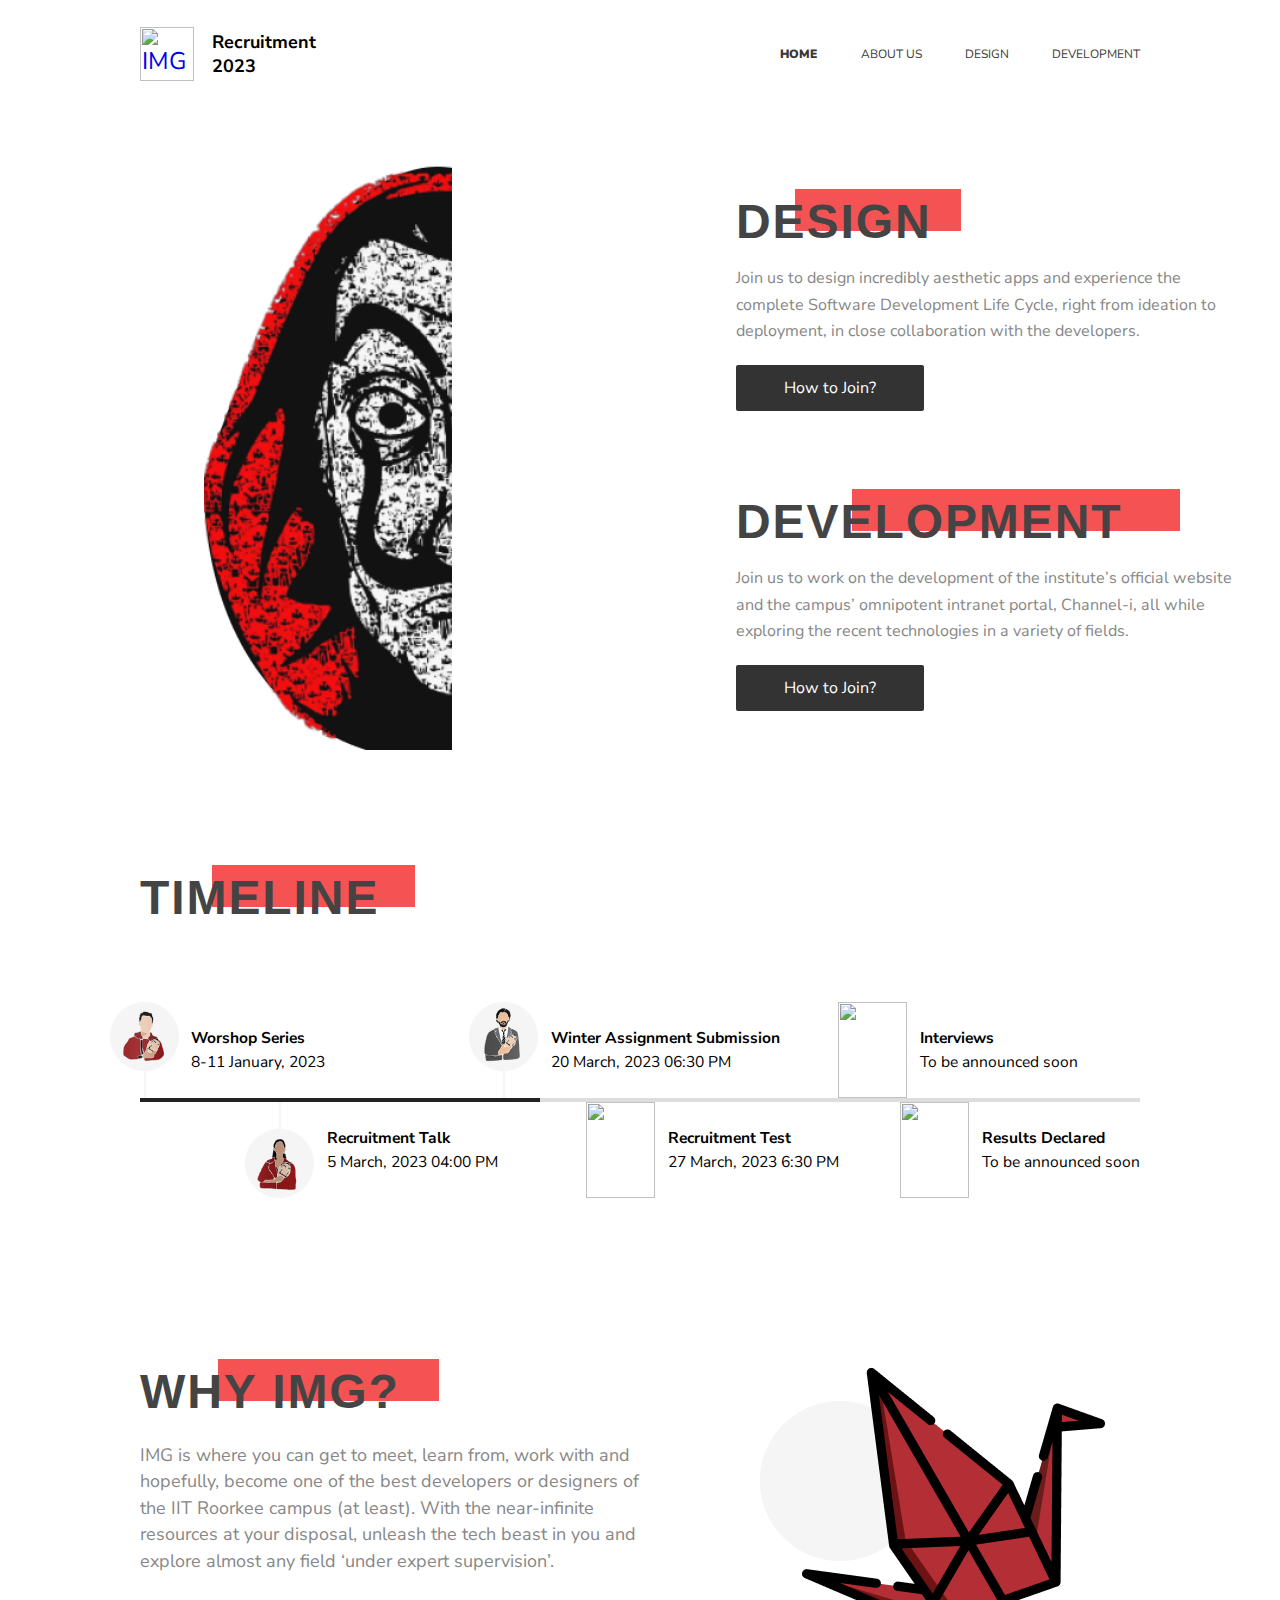
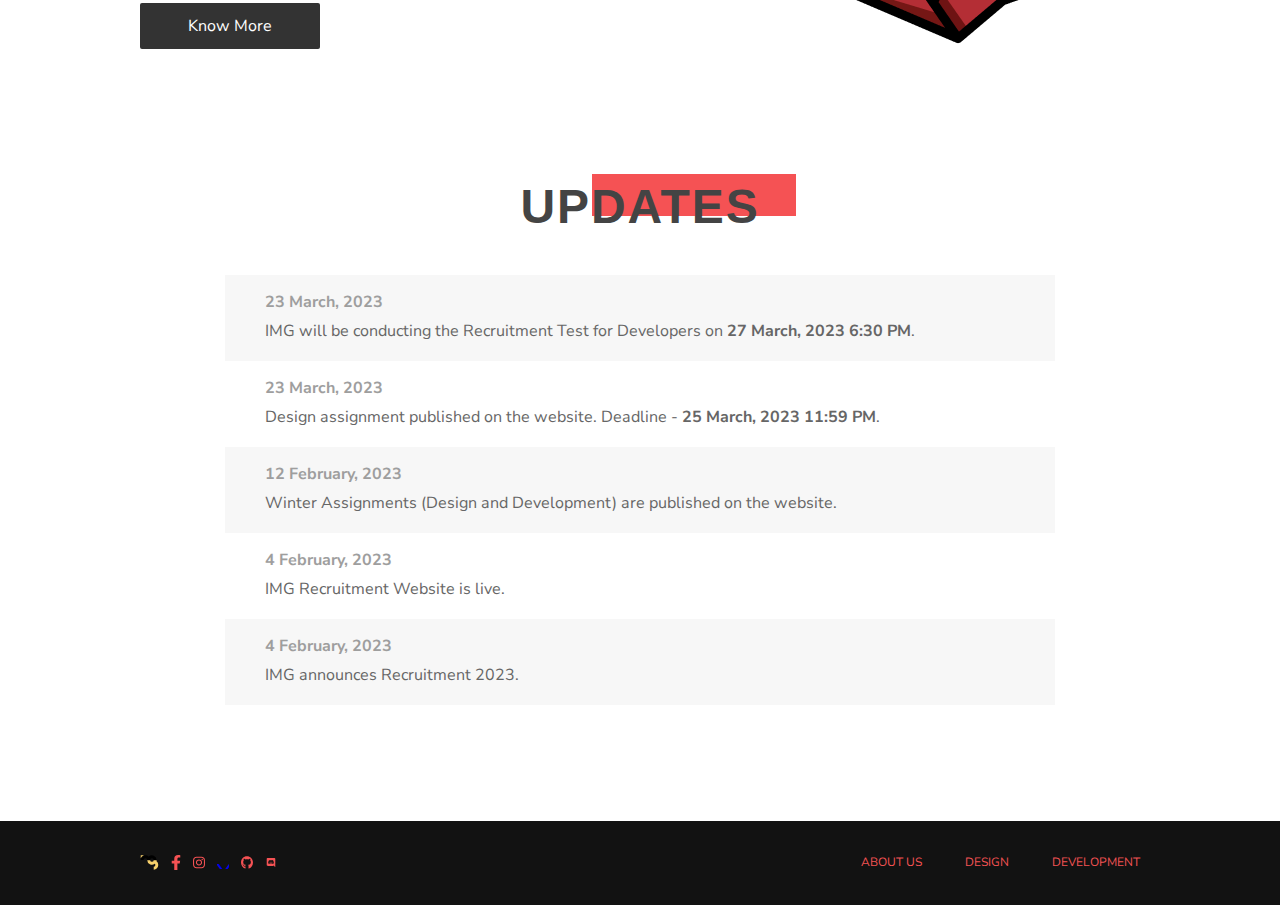
==== index.html @ 8ecba2a6 "Add design assignment" ====
<html>
  <head>
    <meta charset="utf-8" />
    <meta name="viewport" content="width=device-width, initial-scale=1.0" />
    <meta http-equiv="X-UA-Compatible" content="IE=edge" />

    <!--Meta tags for social sites, because we know how to use them-->
    <!-- Themes -->
    <!-- Chrome, Firefox OS and Opera -->
    <meta name="theme-color" content="#293B52" />
    <!-- Windows Phone -->
    <meta name="msapplication-navbutton-color" content="#293B52" />
    <!-- iOS Safari -->
    <meta name="apple-mobile-web-app-status-bar-style" content="#293B52" />

    <!-- Facebook -->
    <meta property="og:title" content="IMG Recruitment 2023" />
    <meta property="og:type" content="Recruitment" />
    <meta
      property="og:image"
      content="https://hello.channeli.in/assets/meta_thumbnail.png"
    />
    <meta property="og:url" content="https://hello.channeli.in" />
    <meta
      property="og:description"
      content="IMG announces recruitment 2023. We are looking for talented devlopers and 
    designers who have a desire to learn and grow. Read more about the recruitment process, assignments and our 
    beloved culture on this website."
    />

    <!-- Google  -->
    <meta
      name="description"
      content="IMG announces recruitment 2023. We are looking for talented devlopers and 
    designers who have a desire to learn and grow. Read more about the recruitment process, assignments and our 
    beloved culture on this website."
    />
    <meta name="author" content="Information Management Group" />
    <meta
      name="keywords"
      content="IMG, Recruitment, Web, Development, Design, Designer, Experience, UX, UI, 
    Github, Dribbe, iit, iitr, Roorkee, Portfolio, Website, Code, Learn, Grow"
    />

    <!-- Twitter -->
    <meta name="twitter:card" content="summary_large_image" />
    <meta
      name="twitter:image"
      content="https://hello.channeli.in/assets/meta_thumbnail.png"
    />
    <meta name="twitter:title" content="IMG Recruitment 2023" />
    <meta name="twitter:url" content="https://hello.channeli.in" />
    <meta
      name="twitter:description"
      content="IMG announces recruitment 2023. We are looking for talented devlopers and 
    designers who have a desire to learn and grow. Read more about the recruitment process, assignments and our 
    beloved culture on this website."
    />
    <title>
      IMG Recruitment 2023
    </title>
    <link rel="icon" href="/assets/favicon.ico" type="image/ico" />
    <meta name="viewport" content="width=device-width, initial-scale=1" />

    <!--Imports-->
    <!--Google Fonts-->
    <link
      href="https://fonts.googleapis.com/css?family=Nunito+Sans:400,700,900|Playfair+Display:700&display=swap"
      rel="stylesheet"
    />

    <!-- Jquery -->
    <script src="https://ajax.googleapis.com/ajax/libs/jquery/3.3.1/jquery.min.js"></script>

    <!--Stylesheets-->
    <link href="/css/base.css" type="text/css" rel="stylesheet" />
    <link href="/css/base_hamburger.css" type="text/css" rel="stylesheet" />
    <link href="/css/base_mobile.css" type="text/css" rel="stylesheet" />
    <link href="/css/fix_header.css" type="text/css" rel="stylesheet" />
    <link href="/css/index.css" type="text/css" rel="stylesheet" />
    <link href="/css/index_mobile.css" type="text/css" rel="stylesheet" />
    <link href="/css/timeline.css" type="text/css" rel="stylesheet" />
    <link href="/css/timeline_mobile.css" type="text/css" rel="stylesheet" />

    <!--Javascript-->
    <script type="text/javascript" src="/js/notifications.js"></script>
    <script type="text/javascript" src="/js/base_hamburger.js"></script>
    <script type="text/javascript" src="/js/fix_header.js"></script>
    <script type="text/javascript" src="/js/toggle_overlay.js"></script>

    <!--Development mode, live reload-->
    <!-- <script type="text/javascript" src="http://livejs.com/live.js"></script> -->

    <!--Analytics-->
    <!-- Global site tag (gtag.js) - Google Analytics -->
    <script
      async
      src="https://www.googletagmanager.com/gtag/js?id=UA-91324551-3"
    ></script>
    <script>
      window.dataLayer = window.dataLayer || []
      function gtag () {
        dataLayer.push(arguments)
      }
      gtag('js', new Date())

      gtag('config', 'UA-91324551-3')
      ;(function (i, s, o, g, r, a, m) {
        i['GoogleAnalyticsObject'] = r
        ;(i[r] =
          i[r] ||
          function () {
            ;(i[r].q = i[r].q || []).push(arguments)
          }),
          (i[r].l = 1 * new Date())
        ;(a = s.createElement(o)), (m = s.getElementsByTagName(o)[0])
        a.async = 1
        a.src = g
        m.parentNode.insertBefore(a, m)
      })(
        window,
        document,
        'script',
        '//www.google-analytics.com/analytics.js',
        'ga'
      )
      ga('create', 'UA-91324551-3', 'auto')
    </script>
  </head>

  <body>
    <nav class="site-navbar initial" id="site-navbar">
      <div class="site-container">
        <div class="site-navbar-wrapper">
          <div>
            <a href="/" class="site-home-link">
              <img src="/assets/imglogo.png" class="site-logo" alt="IMG logo" />
              <div class="site-logo-text">
                Recruitment
                <br />
                2023
              </div>
            </a>
          </div>
          <div class="navlinks-horizontal">
            <a href="/" class="navlink" selected="True">
              HOME
            </a>
            <a href="/about_us" class="navlink">
              ABOUT US
            </a>
            <a href="/design" class="navlink">
              DESIGN
            </a>
            <a href="/development" class="navlink">
              DEVELOPMENT
            </a>
          </div>
          <div class="navlinks-mobile">
            <input
              type="checkbox"
              class="openSidebarMenu"
              id="openSidebarMenu"
              onclick="addOverlay()"
            />
            <label for="openSidebarMenu" class="sidebarIconToggle">
              <div class="spinner diagonal part-1"></div>
              <div class="spinner horizontal"></div>
              <div class="spinner diagonal part-2"></div>
            </label>
            <div id="sidebarMenu">
              <ul class="sidebarMenuInner">
                <li>
                  <a href="/" class="navlink" selected="True">
                    <div>
                      HOME
                    </div>
                  </a>
                </li>
                <li>
                  <a href="/about_us" class="navlink">
                    <div>
                      ABOUT US
                    </div>
                  </a>
                </li>
                <li>
                  <a href="/design" class="navlink">
                    <div>
                      DESIGN
                    </div>
                  </a>
                </li>
                <li>
                  <a href="/development" class="navlink">
                    <div>
                      DEVELOPMENT
                    </div>
                  </a>
                </li>
              </ul>
            </div>
          </div>
        </div>
      </div>
    </nav>
    <div id="overlay" onclick="hideOverlay()"></div>
    <main class="home">
      <section class = "coloured-container">
        <div class="site-container">
          <div class="main-container">
            <div class="illustration-container"></div>
            <div class="design-information-container">
              <h1 class="main-page-heading">
                <div class="heading-background-box"></div>
                <div class="heading-text">DESIGN</div>
              </h1>
              <div class="heading-information">
                Join us to design incredibly aesthetic apps and experience the
                complete Software Development Life Cycle, right from ideation to
                deployment, in close collaboration with the developers.
              </div>
              <a href="/design/">
                <button
                  class="site-cta-button"
                  onclick="ga('send', 'event', 'Inner Redirect', 'change page design', 'Redirect to Design');"
                >
                  How to Join?
                </button>
              </a>
            </div>
            <div class="development-information-container">
              <h1 class="main-page-heading">
                <div class="heading-background-box"></div>
                <div class="heading-text">DEVELOPMENT</div>
              </h1>
              <div class="heading-information">
                Join us to work on the development of the institute’s official
                website and the campus’ omnipotent intranet portal, Channel-i,
                all while exploring the recent technologies in a variety of
                fields.
              </div>
              <a href="/development/">
                <button
                  class="site-cta-button"
                  onclick="ga('send', 'event', 'Inner Redirect', 'change page development', 'Redirect to Development');"
                >
                  How to Join?
                </button>
              </a>
            </div>
          </div>
        </div>
      </section>
      <section class="timeline-container">
        <div class="site-container">
          <h1 class="main-page-heading timeline-heading">
            <div class="heading-background-box"></div>
            <div class="heading-text">TIMELINE</div>
          </h1>
          <div class="timeline-desktop">
            <div class="upper-events">
              <div class="upper-event" event="0">
                <div class="event-illustration">
                  <img src="/assets/event_icons/1_done.png" />
                </div>
                <div class="event-description">
                  <div class="event-heading">
                    Worshop Series
                  </div>
                  <div class="event-date">
                    8-11 January, 2023
                  </div>
                </div>
              </div>
              <div class="upper-event" event="2">
                <div class="event-illustration">
                  <img src="/assets/event_icons/3_done.png" />
                </div>
                <div class="event-description">
                  <div class="event-heading">
                    Winter Assignment Submission
                  </div>
                  <div class="event-date">
                    20 March, 2023 06:30 PM
                  </div>
                </div>
              </div>
              <div class="upper-event" event="4">
                <div class="event-illustration">
                  <img src="/assets/event_icons/5.png" />
                </div>
                <div class="event-description">
                  <div class="event-heading">
                    Interviews
                  </div>
                  <div class="event-date">
                    To be announced soon
                  </div>
                </div>
              </div>
            </div>
            <div class="middle-line">
              <div class="compeleted"></div>
              <div class="left"></div>
            </div>
            <div class="lower-events">
              <div class="lower-event" event="1">
                <div class="event-illustration">
                  <img src="/assets/event_icons/2_done.png" />
                </div>
                <div class="event-description">
                  <div class="event-heading">
                    Recruitment Talk
                  </div>
                  <div class="event-date">
                    5 March, 2023 04:00 PM
                  </div>
                </div>
              </div>
              <div class="lower-event" event="3">
                <div class="event-illustration">
                  <img src="/assets/event_icons/4.png" />
                </div>
                <div class="event-description">
                  <div class="event-heading">
                    Recruitment Test
                  </div>
                  <div class="event-date">
                    27 March, 2023 6:30 PM
                  </div>
                </div>
              </div>
              <div class="lower-event" event="5">
                <div class="event-illustration">
                  <img src="/assets/event_icons/6.png" />
                </div>
                <div class="event-description">
                  <div class="event-heading">
                    Results Declared
                  </div>
                  <div class="event-date">
                    To be announced soon
                  </div>
                </div>
              </div>
            </div>
          </div>
          <div class="timeline-mobile">
            <div>
              <div class="event-description-mobile">
                <div class="event-heading-mobile">
                  Workshop Series
                </div>
                <div class="event-date-mobile">
                  8-11 January, 2023
                </div>
              </div>
            </div>
            <div class="event-complete"></div>
            <div>
              <div class="event-description-mobile">
                <div class="event-heading-mobile">
                  Recruitment Talk
                </div>
                <div class="event-date-mobile">
                  5 March, 2023 04:00 PM
                </div>
              </div>
            </div>
            <div class="event-complete"></div>
            <div>
              <div class="event-description-mobile">
                <div class="event-heading-mobile">
                  Winter Assignment Submission
                </div>
                <div class="event-date-mobile">
                  20 March, 2023 06:30 PM
                </div>
              </div>
            </div>
            
            <div class="event-ongoing"></div>
            <div>
              <div class="event-description-mobile">
                <div class="event-heading-mobile">
                  Recruitment Test
                </div>
                <div class="event-date-mobile">
                  27 March, 2023 6:30 PM
                </div>
              </div>
            </div>
            <div class="event-connect"></div>
            <div>
              <div class="event-description-mobile">
                <div class="event-heading-mobile">
                  Interviews
                </div>
                <div class="event-date-mobile">
                  To be announced soon
                </div>
              </div>
            </div>
            <div class="event-connect"></div>
            <div>
              <div class="event-description-mobile">
                <div class="event-heading-mobile">
                  Results declared
                </div>
                <div class="event-date-mobile">
                  To be announced
                </div>
              </div>
            </div>
          </div>
        </div>
      </section>
      <section class="why-img-section">
        <div class="site-container">
          <div class="why-img-wrapper">
            <div class="why-img-content">
              <h1 class="main-page-heading">
                <div class="heading-background-box"></div>
                <div class="heading-text">WHY IMG?</div>
              </h1>

              <div class="why-img-text">
                IMG is where you can get to meet, learn from, work with and
                hopefully, become one of the best developers or designers of the
                IIT Roorkee campus (at least). With the near-infinite resources
                at your disposal, unleash the tech beast in you and explore
                almost any field ‘under expert supervision’.
              </div>
              <a href="./about_us/">
                <button
                  class="site-cta-button"
                  onclick="ga('send', 'event', 'Inner Redirect', 'change page about us', 'Redirect to About us');"
                >
                  Know More
                </button>
              </a>
            </div>
            <div class="why-img-illustration"></div>
          </div>
        </div>
      </section>
      <section class="updates-section">
        <div class="site-container">
          <div class="updates-wrapper">
            <h1 class="main-page-heading">
              <div class="heading-background-box"></div>
              <div class="heading-text">UPDATES</div>
            </h1>
          </div>
          <div class="updates">
            <!-- <div class="update-item">
              <div class="update-content">
                <div class="update-time">14 March, 2022</div>
                <div class="update-text">IMG will be conducting its Recruitment Talk on <strong>14 March, 2022 6:00 PM</strong> on <a href="https://youtu.be/wTx28Ke-_c4" target="_blank">Youtube</a>.</div>
              </div>
            </div>
            <div class="update-item">
              <div class="update-content">
                <div class="update-time">16 January, 2022</div>
                <div class="update-text">IMG conducts Oauth workshop. Join <a href="https://youtu.be/goaVZx2PcFg" class="text-link"> Youtube Livestream </a> from 5-7 PM.</div>
              </div>
            </div>
            <div class="update-item">
              <div class="update-content">
                <div class="update-time">15 January, 2022</div>
                <div class="update-text">IMG conducts design workshop. Join <a href="https://youtu.be/MtBL-4dPc6c" class="text-link"> Youtube Livestream </a> from 5-7 PM.</div>
              </div>
            </div>
            <div class="update-item">
              <div class="update-content">
                <div class="update-time">14 January, 2022</div>
                <div class="update-text">IMG conducts workshop on javascript. Join <a href="https://youtu.be/y5TXGy-2CiQ" class="text-link"> Youtube Livestream </a> from 5-7 PM.</div>
              </div>
            </div> -->
            <div class="update-item">
              <div class="update-content">
                <div class="update-time">23 March, 2023</div>
                <div class="update-text">
                  <p>IMG will be conducting the Recruitment Test for Developers on <strong>27 March, 2023 6:30 PM</strong>.</p>
                  <!-- <p>Register <a href="https://channeli.in/forminator/forms/32/fill" target="_blank">here</a> for the test.</p> -->
                </div>
              </div>
            </div>
            <div class="update-item">
              <div class="update-content">
                <div class="update-time">23 March, 2023</div>
                <div class="update-text">
                  <p>Design assignment published on the website. Deadline - <strong>25 March, 2023 11:59 PM</strong>.</p>
                  
                </div>
              </div>
            </div>
            <div class="update-item">
              <div class="update-content">
                <div class="update-time">12 February, 2023</div>
                <div class="update-text">
                  Winter Assignments (Design and Development) are published on the
                  website.
                </div>
              </div>
            </div>
            <div class="update-item">
              <div class="update-content">
                <div class="update-time">4 February, 2023</div>
                <div class="update-text">
                  IMG Recruitment Website is live.
                </div>
              </div>
            </div>
            <div class="update-item">
              <div class="update-content">
                <div class="update-time">4 February, 2023</div>
                <div class="update-text">IMG announces Recruitment 2023.</div>
              </div>
            </div>
            <!-- <div class="update-item">
              <div class="update-content">
                <div class="update-time">18 March, 2022</div>
                <div class="update-text">IMG will be conducting its Recruitment Talk on <strong>18 March, 2022 6:00 PM</strong> on <a href="https://www.youtube.com/watch?v=MJfoq2LWOVA" target="_blank">Youtube</a>.</div>
              </div>
            </div>
            <div class="update-item">
              <div class="update-content">
                <div class="update-time">22 March, 2022</div>
                <div class="update-text">Winter Assignments Deadline</div>
              </div>
            </div>
            <div class="update-item">
              <div class="update-content">
                <div class="update-time">22 March, 2022</div>
                <div class="update-text">
                  <p>IMG will be conducting the Recruitment Test for Developers on <strong>22 March, 2022 6:00 PM</strong>.</p>
                  <p>Register <a href="https://forms.channeli.in/formi/formData/form/60" target="_blank">here</a> for the test.</p>
                </div>
              </div>
            </div>
            <div class="update-item">
              <div class="update-content">
                <div class="update-time">24 March, 2022</div>
                <div class="update-text">IMG announces Design Assignment for 2022</div>
              </div>
            </div>
            <div class="update-item">
              <div class="update-content">
                <div class="update-time">30 March, 2022</div>
                <div class="update-text">IMG announces results of Recruitment for 2022</div>
              </div>
            </div> -->
          </div>
        </div>
      </section>
    </main>
    <footer class="site-footer">
      <div class="site-container">
        <div class="site-footer-wrapper">
          <div class="sociallinks">
            <a
              href="https://img.channeli.in/"
              class="sociallink"
              target="_blank"
              onclick="ga('send', 'social', 'IMG Website', 'visit', 'https://img.channeli.in/');"
            >
              <img src="/assets/social_icons/website.svg" alt="website-icon" />
            </a>
            <a
              href="https://www.facebook.com/IMGIITRoorkee/"
              class="sociallink"
              target="_blank"
              onclick="ga('send', 'social', 'Facebook', 'visit', 'https://www.facebook.com/IMGIITRoorkee/');"
            >
              <img src="/assets/social_icons/fb.svg" alt="facebook-icon" />
            </a>
            <a
              href="https://www.instagram.com/img_iitr/"
              class="sociallink"
              target="_blank"
              onclick="ga('send', 'social', 'Instagram', 'visit', 'https://www.instagram.com/img_iitr/');"
            >
              <img
                src="/assets/social_icons/instagram.svg"
                alt="instagram-icon"
              />
            </a>
            <a
              href="https://www.youtube.com/user/IMGIITR"
              class="sociallink"
              target="_blank"
              onclick="ga('send', 'social', 'Instagram', 'visit', 'https://www.youtube.com/user/IMGIITR');"
            >
              <img
                src="/assets/social_icons/youtube.svg"
                alt="youtube-icon"
              />
            </a>
            <a
              href="https://github.com/IMGIITRoorkee"
              class="sociallink"
              target="_blank"
              onclick="ga('send', 'social', 'GitHub', 'visit', 'https://github.com/IMGIITRoorkee');"
            >
              <img src="/assets/social_icons/github.svg" alt="github-icon" />
            </a>
            <a
              href="https://discord.gg/YJHYn9EuqH"
              class="sociallink"
              target="_blank"
              onclick="ga('send', 'social', 'Discord', 'visit', 'https://discord.gg/YJHYn9EuqH');"
            >
              <img src="/assets/social_icons/discord.svg" alt="discord-icon" />
            </a>
          </div>
          <div class="navlinks-horizontal">
            <a href="/about_us" class="navlink">
              ABOUT US
            </a>
            <a href="/design" class="navlink">
              DESIGN
            </a>
            <a href="/development" class="navlink">
              DEVELOPMENT
            </a>
          </div>
        </div>
      </div>
    </footer>
  </body>
</html>
---- css/base.css ----
* {
    margin: 0;
    padding: 0;
}


/* Default CSS */
:root {
    font-size: 24px;
    font-family: Nunito Sans;
    font-style: normal;
    font-weight: normal;
}

body {
    display: flex;
    flex-direction: column;
    height: 100%;
    width: 100%;
}

main {
    flex-grow: 1;
    flex-shrink: 0;
}

nav {
    height: 1em;
    min-height: 4.5em;
    padding: auto 0;
}

.site-container {
    max-width: 1000px;
    margin: 0 auto;
}

.site-container-about {
    max-width: 800px;
    margin: 0 auto;
}

.site-navbar-wrapper {
    height: 100%;
    display: flex;
    align-items: center;
    justify-content: space-between;
}

.site-home-link {
    display: flex;
    flex-direction: row;
    text-decoration: none;
    align-items: center;
    user-select: none;
}

.site-logo {
    display: inline-block;
    width: 2.25em;
}

.site-logo-text {
    font-weight: bold;
    font-size: 0.75em;
    line-height: 1rem;
    margin-left: 1em;
    color: #000000;
}

.navlinks-horizontal {
    display: grid;
    grid-column-gap: 1.8em;
    grid-auto-flow: column;
}

.navlink {
    font-size: 0.5em;
    line-height: 0.67rem;
    color: #3B3736;
    text-decoration: none;
    text-transform: uppercase;
    user-select: none;
}

.navlink[selected='True'] {
    font-weight: 900;
}

.navlink:hover {
    transition-duration: 0.3s;
}

#overlay {
    position: fixed;
    top: 0;
    width: 100%;
    height: 100%;
    background-color: rgba(0, 0, 0, 0.5);
    z-index: 3;
    display: none;
}

.site-cta-button {
    font-family: Nunito Sans;
    font-weight: normal;
    background: #333333;
    color: #ffffff;
    border: none;
    padding: 0.5rem 2rem;
    cursor: pointer;
    font-size: 0.67rem;
    user-select: none;    
    border-radius: 2px;
}

.site-cta-button:hover {
    transition: 0.25s;
}

.site-cta-button:active {
    border: none;
}

.site-ghost-button {
    border: 1px solid #293B52;
    background: none;
    color: #293B52;
    padding: 0.5rem 2rem;
    cursor: pointer;
    font-size: 0.67rem;
    user-select: none;
}

.site-ghost-button:hover {
    box-shadow: 0px 4px 8px rgba(0, 0, 0, 0.5);
    transition: 0.25s;
}

.site-ghost-button:active {
    border: none;
}

footer {
    height: 1em;
    min-height: 3.5em;
    background: #121212;
}

.site-footer-wrapper {
    height: 100%;
    display: flex;
    align-items: center;
    justify-content: space-between;
}

.site-footer-wrapper .navlink {
    color: #F55254;
}

.sociallinks {
    display: grid;
    grid-column-gap: 0.5em;
    grid-auto-flow: column;
}

.sociallink {
    text-decoration: none;
    text-transform: uppercase;
    display: flex;
    flex-direction: column;
    justify-content: center;
}

.sociallink img {
    width: 0.5em;
}

.sociallink img[src="/assets/social_icons/fb.svg"] {
    width: 0.4em;
}

.sociallink img[src="/assets/social_icons/website.svg"] {
    width: 0.8em;
}

/* Pages related CSS */

.page-heading-background {
    height: 7.5em;
    background: #e7e7e7;
    background: url('/assets/banner.png');
    background-size: cover;
    background-repeat: no-repeat;
    background-position: center;
    display: flex;
    align-items: center;
    justify-content: center;
}

.page-heading {
    position: relative;
    display: inline-block;
    font-family: 'Open Sans', sans-serif;
    font-size: 2em;
    color: #3B3736;
    user-select: none;
}

.heading-background-box {
    background: #F55254;
    position: absolute;
    width: 85%;
    height: 65%;
    left: 30%;
    bottom: 35%;
    z-index: 1;
}

.heading-text {
    position: relative;
    z-index: 2;
}

.page-title {
    position: relative;
    display: inline-block;
    font-family: 'Open Sans', sans-serif;
    font-size: 48px;
    line-height: 65px;
    letter-spacing: 0.04em;
    color: #444444;
    user-select: none;
}

.page-subtitle {
    font-family: Nunito Sans;
    font-weight: normal;
    font-size: .75em;
    line-height: 1.375rem;
    color: #878787;
    user-select: none;
    margin-top:2px;
}

.process-description-box {
    background: #F7F7F7;
    padding: 1.25em 2em;
    margin-bottom: 2em;
}

.process-description-content {
    
}

.process-description-heading {
    font-family: Nunito Sans;
    font-weight: 700;
    font-size: 1em;
    line-height: 1.4rem;
    color: #000000;
    align-self: center;
}

.process-description-text {
    font-family: Nunito Sans;
    margin-top: 1.55em;
    font-weight: normal;
    font-size: 0.67em;
    line-height: 1.1rem;
    color: #666666;
}

.process-choice{
    display: grid;
}

.process-choice-action-link {
    text-decoration: none;
    color: inherit;
}

.process-choice-actions-text {
    text-decoration: none;
    position:relative;
    top:2px
}

.process-description-box:nth-child(1) {
    margin-top: 1.4em;
}

.process-choices-description {
    padding: 2em 2em;
}

.process-choices-description .process-description-header {
    display: flex;
    justify-content: space-between;
}

.process-choices-description .process-choices {
    display: grid;
    grid-auto-flow: column;
}

.process-choices-description .process-choices .process-choice:nth-child(1) {
    margin-right: 1.25em;
}

.process-choices-description .process-choices .process-choice:nth-child(3) {
    margin-left: 1.25em;
}

.process-choices-description .process-choice-heading {
    font-family: Nunito Sans;
    font-style: normal;
    font-weight: bold;
    font-size: .83em;
    line-height: 1.4rem;
    color: #000000;
    margin-top: 1.25em;
}

.process-choices-description .process-choice-text {
    font-family: Nunito Sans;
    font-style: normal;
    font-weight: normal;
    font-size: 0.67em;
    line-height: 0.96rem;
    color: #666666;
    margin-top: 0.7em;
    margin-bottom: 1.4em;
}

.process-choices-description .process-choice-or {
    font-family: Nunito Sans;
    font-style: normal;
    font-weight: bold;
    font-size: 0.75em;
    line-height: 1rem;
    text-align: center;
    color: #CCCCCC;
    display: flex;
    flex-direction: column;
    align-items: center;
    user-select: none;
}

.process-choices-description .process-choice-or span {
    padding: 1.55em 0;
}

.process-choices-description .process-choice-or div {
    flex-grow: 1;
    width: 1px;
    background: #A4A4A4;
}

.process-choices-description .process-choice-actions {
    font-family: Nunito Sans;
    font-style: normal;
    font-weight: bold;
    font-size: 0.67em;
    line-height: 1rem;
    color: #000000;
    margin-top: 1em;
}

.download-icon {
    width: 1em;
    vertical-align: middle;
    margin-right: .60em;
}
---- css/base_hamburger.css ----
.mainInner{
    display: table;
    height: 100%;
    width: 100%;
    text-align: center;
}
.mainInner div{
    display:table-cell;
    vertical-align: middle;
    font-size: 3em;
    font-weight: bold;
    letter-spacing: 1.25px;
}
#sidebarMenu {
    height: 100%;
    position: fixed;
    right: 0;
    width: 250px;
    margin-top: 53px;
    transform: translateX(250px);
    transition: transform 250ms ease-in-out;
    background: #000;
    z-index: 4;
}
.sidebarMenuInner{
    margin:0;
    padding:0;
    border-top: 1px solid rgba(255, 255, 255, 0.10);
}
.sidebarMenuInner li{
    list-style: none;
    color: #fff;
    text-transform: uppercase;
    font-weight: bold;
    padding: 5px 20px;
    cursor: pointer;
    border-bottom: 1px solid rgba(255, 255, 255, 0.10);
}
.sidebarMenuInner li span{
    display: block;
    font-size: 14px;
    color: rgba(255, 255, 255, 0.50);
}
.sidebarMenuInner li a{
    color: #fff;
    text-transform: uppercase;
    font-size: 16px;
    cursor: pointer;
    text-decoration: none;
}
input[type="checkbox"]:checked ~ #sidebarMenu {
    transform: translateX(0);
}

input[type=checkbox] {
    transition: all 0.3s;
    box-sizing: border-box;
    display: none;
}
.sidebarIconToggle {
    transition: all 0.3s;
    box-sizing: border-box;
    cursor: pointer;
    position: absolute;
    z-index: 99;
    height: 100%;
    width: 100%;
    right: 15px;
    height: 22px;
    width: 22px;
    margin-top: -6px;
}
.spinner {
    transition: all 0.3s;
    box-sizing: border-box;
    position: absolute;
    height: 3px;
    width: 100%;
    background-color: #000;
}
.horizontal {
    transition: all 0.3s;
    box-sizing: border-box;
    position: relative;
    float: left;
    margin-top: 3px;
}
.diagonal.part-1 {
    position: relative;
    transition: all 0.3s;
    box-sizing: border-box;
    float: left;
    margin-top: 0px;
}
.diagonal.part-2 {
    transition: all 0.3s;
    box-sizing: border-box;
    position: relative;
    float: left;
    margin-top: 3px;
}
input[type=checkbox]:checked ~ .sidebarIconToggle > .horizontal {
    transition: all 0.3s;
    box-sizing: border-box;
    opacity: 0;
}
input[type=checkbox]:checked ~ .sidebarIconToggle > .diagonal.part-1 {
    transition: all 0.3s;
    box-sizing: border-box;
    transform: rotate(135deg);
    margin-top: 8px;
}
input[type=checkbox]:checked ~ .sidebarIconToggle > .diagonal.part-2 {
    transition: all 0.3s;
    box-sizing: border-box;
    transform: rotate(-135deg);
    margin-top: -9px;
}

@media screen and (max-width: 600px) {
    .navlinks-horizontal {
        display: none;
    }
    .navlinks-mobile {
        display: grid;
    }
}

@media screen and (min-width: 601px) {
    .navlinks-horizontal {
        display: grid;
    }
    .navlinks-mobile {
        display: none;
    }
}
---- css/base_mobile.css ----
@media screen and (max-width: 1024px) {
    .site-container {
    margin:0px 18px;
}
    .site-container-about {
    margin:0px 18px;
}
}

@media screen and (max-width: 600px) {
    .navlinks {
        display: none;
    }
    .site-footer-wrapper {
        justify-content: space-around;
    }
    .sociallink img {
        width: 0.75em;
    }
    .sociallink img[src="/assets/social_icons/fb.svg"] {
        width: 0.5em;
    }
    .sociallink img[src="/assets/social_icons/website.svg"] {
        width: 1em;
    }
    .page-heading-background {
        background: url('/assets/banner_mobile.png');
        background-size: cover;
        background-repeat: no-repeat;
        background-position: center;
    }
}
---- css/fix_header.css ----
.sticky {
    position: fixed;
    top: 0;
    width: 100%;
    border-color:1px #e7e7e7;
    background-color: #fff;
    box-shadow: 0 2px 5px 0 rgba(0,0,0,0.16),0 2px 10px 0 rgba(0,0,0,0.12)!important;
    padding: 0px;
    height: 1em;
    min-height: 3.25em;
    z-index: 8;
}
---- css/index.css ----
.home {
    margin-top: 1.75em;
}

.main-container {
    display: grid;
    grid-template-columns: 50% 50%;
    grid-template-areas: 
    'illustration design'
    'illustration development';
    min-height: 25em;
    grid-column-gap: 4em;
}

.illustration-container {
    grid-area: illustration;
}

.design-information-container {
    grid-area: design;
    align-self: center;
}

.development-information-container {
    grid-area: development;
    align-self: center;
}

.illustration-container {
    max-width: 75%;
    background: url('/assets/main_illustration.png');
    background-size: contain;
    background-repeat: no-repeat;
    background-position: center;
}

.main-page-heading {
    position: relative;
    display: inline-block;
    font-family: 'Open Sans', sans-serif;
    font-style: bold;
    font-weight: 600;
    font-size: 48px;
    line-height: 65px;
    letter-spacing: 0.04em;
    color: #444444;
    user-select: none;
}

.heading-background-box {
    background: #F55254;
    position: absolute;
    width: 85%;
    height: 65%;
    left: 30%;
    bottom: 35%;
    z-index: 1;
}

.heading-text {
    position: relative;
    z-index: 2;
}

.heading-information {
    font-family: Nunito Sans;
    font-weight: normal;
    font-size: 0.67em;
    line-height: 1.1rem;
    color: #878787;
    margin-top: 0.7em;
    margin-bottom: 1.25em;
}

.timeline-heading {
    margin-bottom: 1.5em;
}

.timeline-container {
    margin-top: 4.8em;
}

.why-img-section {
    margin-top: 6.5em;
}

.why-img-wrapper {
    display: grid;
    grid-template-columns: 50% 50%;
    grid-auto-flow: column;
    grid-column-gap: 1.7em;
}

.why-img-content {
    align-self: center;
}

.why-img-text {
    font-family: Nunito Sans;
    font-weight: normal;
    font-size: 0.75em;
    line-height: 1.1rem;
    color: #878787;
    margin-top: 1em;
    margin-bottom: 1.625em;
}

.why-img-illustration {
    height: 100%;
    min-height: 12.5em;
    background: url("/assets/why_img_illustration.png");
    background-size: contain;
    background-repeat: no-repeat;
    background-position: center;
}

.updates-section {
    margin-top: 5em;
}

.updates-wrapper {
    text-align: center;
}

.updates {
    margin-top: 1.5em;
    margin-bottom: 4.8em;
}

.update-item {
    width: 75%;
    padding: 0.75em 1.67em;
    margin: 0 auto;
}

.update-item:nth-child(odd) {
    background: #f7f7f7;
}

.update-item:nth-child(even) {
    background: #ffffff;
}

.update-time {
    font-family: Nunito Sans;
    font-weight: bold;
    font-size: 0.67em;
    line-height: 0.75rem;
    color: #9e9e9e;

}

.update-text {
    font-family: Nunito Sans;
    font-weight: normal;
    font-size: 0.67em;
    line-height: 1rem;
    color: #666666;
    margin-top: 0.5em;
}
---- css/index_mobile.css ----
@media screen and (max-width: 1208px) {
    .illustration-container, .why-img-illustration {
        display: none;
    }
    .main-container {
        display: flex;
        flex-direction: column;
        justify-content: center;
        width: 80%;
        margin: 0 auto;
    }
    .design-information-container {
        margin-bottom: 1em;
    }
    .why-img-wrapper {
        display: flex;
        flex-direction: column;
        justify-content: center;
        width: 80%;
        margin: 0 auto;
    }
    .timeline-container {
        display: flex;
        flex-direction: column;
        justify-content: center;
        width: 80%;
        margin: 0 auto;
    }
    .updates-section {
        display: flex;
        flex-direction: column;
        justify-content: center;
        width: 80%;
        margin-left: auto;
        margin-right: auto;
    }
    .updates-wrapper {
        text-align: left;
    }
    .update-item {
        width: 80%;
    }
}
---- css/timeline.css ----
.middle-line {
  display: flex;
  width: 100%;
  height: 4px;
}

.middle-line .compeleted {
  width: 40%;
  background: #222222;
}

.middle-line .left {
  background: #dddddd;
  flex-grow: 1;
}

.upper-events {
  display: grid;
  grid-template-columns: 1.8fr 1.8fr 1.8fr;
}

.upper-event {
  display: flex;
  align-items: center;
}

.lower-events {
  display: grid;
  grid-template-columns: 1.5fr 1.5fr 1.5fr;
  margin-left: 4em;
}

.lower-event {
  display: flex;
  align-items: center;
}

.lower-event[event='1'] {
  display: flex;
  justify-content: center;
}

.upper-event[event='2'] {
  display: flex;
  justify-content: center;
}

.lower-event[event='3'] {
  display: flex;
  justify-content: flex-end;
}

.upper-event[event='4'] {
  display: flex;
  justify-content: center;
}

.lower-event[event='5'] {
  display: flex;
  justify-content: flex-end;
}

.event-illustration {
  align-self: flex-end;
  position: relative;
}

.event-illustration img {
  position: relative;
  left: calc(-50% + 4px);
  width: 2.875em;
  height: 4em;
}

.event-description {
  margin-left: -0.75em; /*According to the size of icons provided*/
}

.event-heading {
  font-family: Nunito Sans;
  font-weight: bold;
  font-size: 0.65rem;
  line-height: 1rem;
  color: #000000;
}

.event-date {
  font-family: Nunito Sans;
  font-weight: normal;
  font-size: 0.65rem;
  line-height: 1rem;
  color: #000000;
}
---- css/timeline_mobile.css ----
.timeline-mobile{
    display: none;
    text-align: center;
    margin: 0 auto;
}

.event-heading-mobile {
    font-family: Nunito Sans;
    font-weight: bold;
    font-size: 0.65rem;
    line-height: 1rem;
    color: #000000;
    text-align: center;
}

.event-date-mobile {
    font-family: Nunito Sans;
    font-weight: normal;
    font-size: 0.65rem;
    line-height: 1rem;
    color: #000000;
    text-align: center;
}

.event-connect {
    height: 80px;
    width:5px;
    background-color: #DDDDDD;
    display:block;
    margin: 0 auto;

}
.event-ongoing {
    height:80px;
    width:5px;
    background: rgb(248,209,108);
    background: linear-gradient(180deg, rgba(248,209,108,1) 0%, rgba(248,209,108,1) 60%, rgba(221,221,221,1) 60%, rgba(221,221,221,1) 100%);
    display:block;
    margin: 0 auto;
}
.event-complete {
    height: 80px;
    width:5px;
    background-color: #F8D16C;
    display:block;
    margin: 0 auto;
}

@media screen and (max-width: 1221px) {
    .timeline-desktop{
        display: none;
}
    .timeline-mobile{
        display:block;
    }
    .timeline-heading {
        margin-bottom: 1em;
    }
}
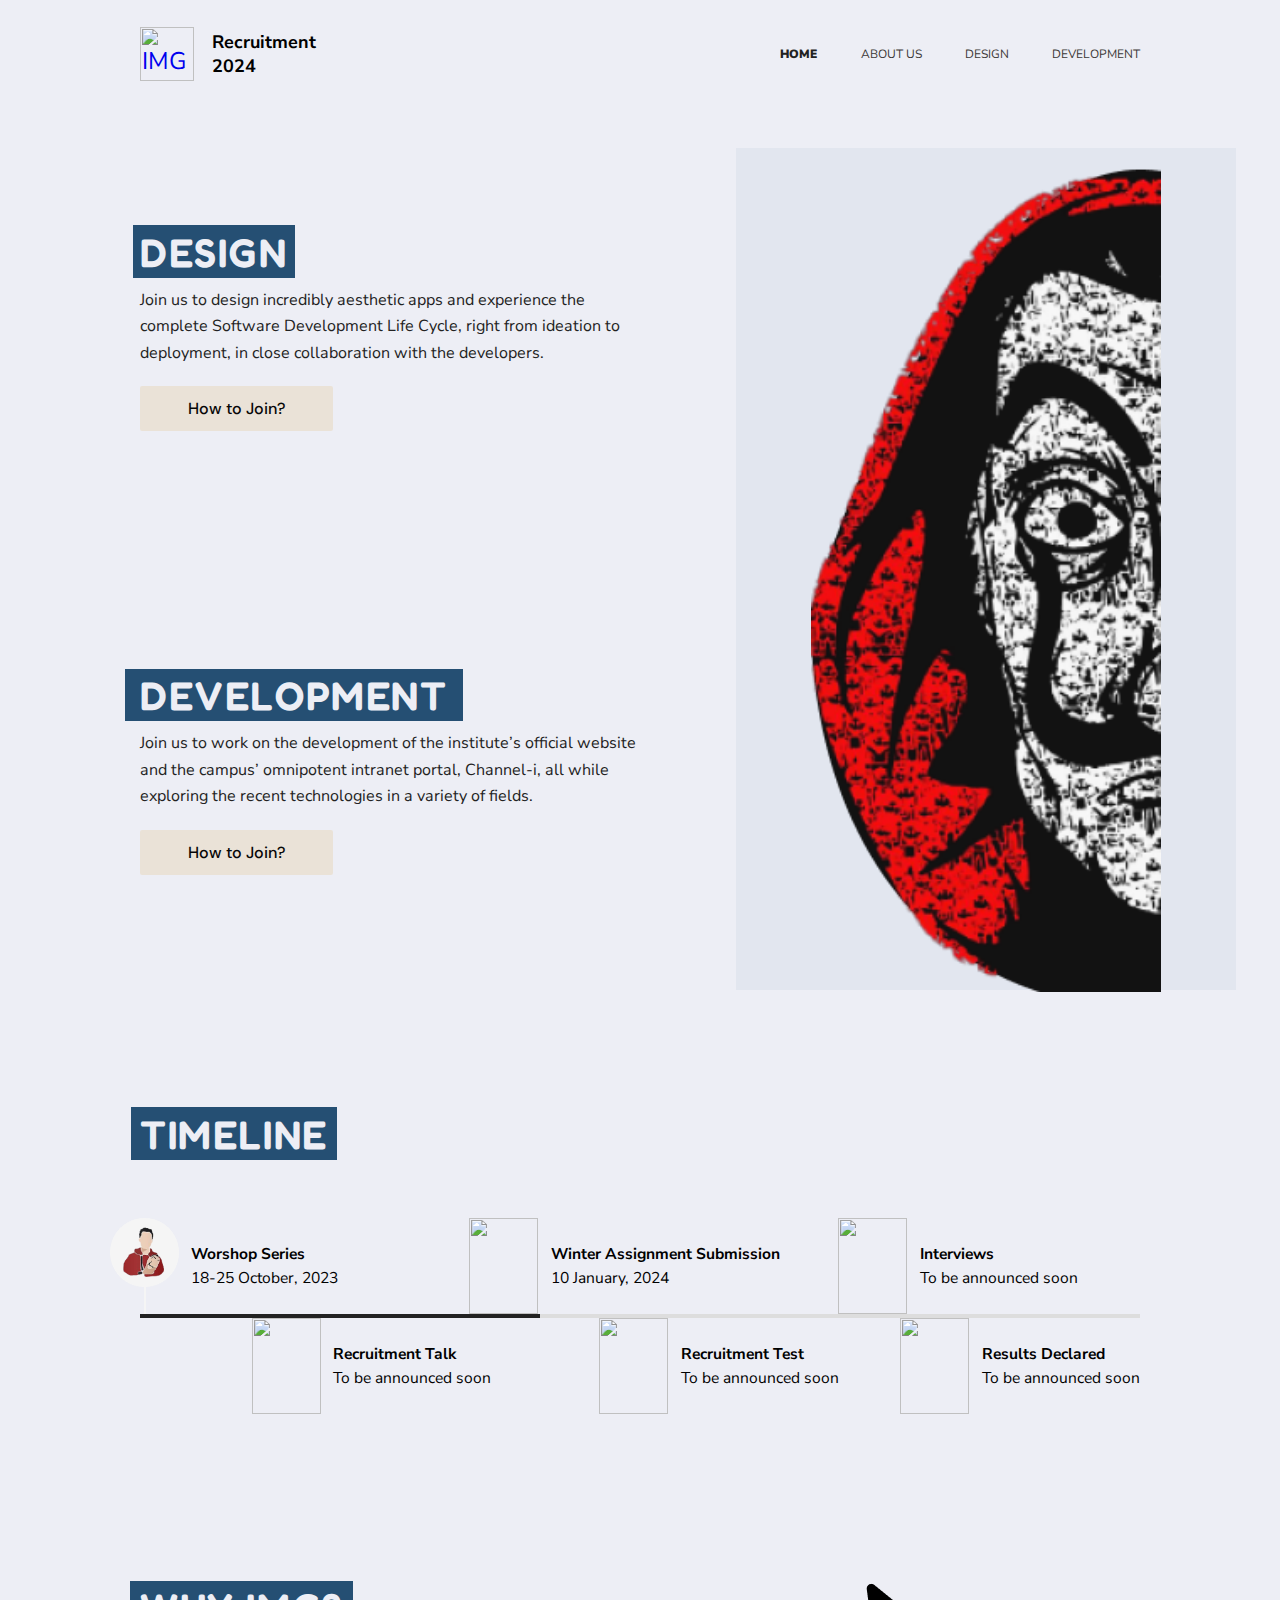
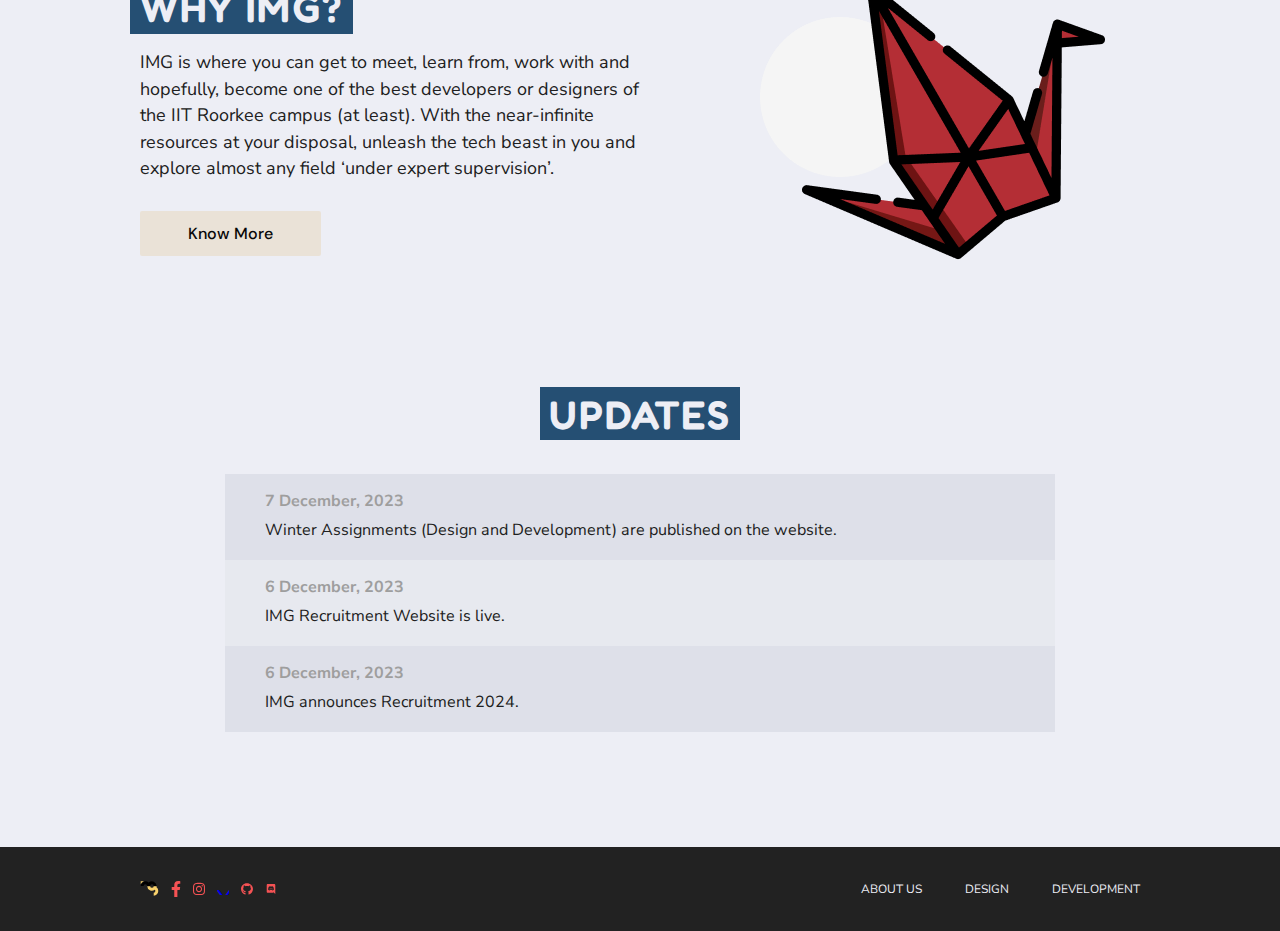
==== commit eac7b278: "Update theme for 2024" ====
--- a/index.html
+++ b/index.html
@@ -14,7 +14,7 @@
     <meta name="apple-mobile-web-app-status-bar-style" content="#293B52" />
 
     <!-- Facebook -->
-    <meta property="og:title" content="IMG Recruitment 2023" />
+    <meta property="og:title" content="IMG Recruitment 2024" />
     <meta property="og:type" content="Recruitment" />
     <meta
       property="og:image"
@@ -23,7 +23,7 @@
     <meta property="og:url" content="https://hello.channeli.in" />
     <meta
       property="og:description"
-      content="IMG announces recruitment 2023. We are looking for talented devlopers and 
+      content="IMG announces recruitment 2024. We are looking for talented devlopers and 
     designers who have a desire to learn and grow. Read more about the recruitment process, assignments and our 
     beloved culture on this website."
     />
@@ -31,7 +31,7 @@
     <!-- Google  -->
     <meta
       name="description"
-      content="IMG announces recruitment 2023. We are looking for talented devlopers and 
+      content="IMG announces recruitment 2024. We are looking for talented devlopers and 
     designers who have a desire to learn and grow. Read more about the recruitment process, assignments and our 
     beloved culture on this website."
     />
@@ -48,16 +48,16 @@
       name="twitter:image"
       content="https://hello.channeli.in/assets/meta_thumbnail.png"
     />
-    <meta name="twitter:title" content="IMG Recruitment 2023" />
+    <meta name="twitter:title" content="IMG Recruitment 2024" />
     <meta name="twitter:url" content="https://hello.channeli.in" />
     <meta
       name="twitter:description"
-      content="IMG announces recruitment 2023. We are looking for talented devlopers and 
+      content="IMG announces recruitment 2024. We are looking for talented devlopers and 
     designers who have a desire to learn and grow. Read more about the recruitment process, assignments and our 
     beloved culture on this website."
     />
     <title>
-      IMG Recruitment 2023
+      IMG Recruitment 2024
     </title>
     <link rel="icon" href="/assets/favicon.ico" type="image/ico" />
     <meta name="viewport" content="width=device-width, initial-scale=1" />
@@ -138,7 +138,7 @@
               <div class="site-logo-text">
                 Recruitment
                 <br />
-                2023
+                2024
               </div>
             </a>
           </div>
@@ -209,7 +209,12 @@
       <section class = "coloured-container">
         <div class="site-container">
           <div class="main-container">
-            <div class="illustration-container"></div>
+            <div class="illustration-container">
+              <img 
+              class="illustration-container-image"
+              src="/assets/main_illustration.png"
+              />
+            </div>
             <div class="design-information-container">
               <h1 class="main-page-heading">
                 <div class="heading-background-box"></div>
@@ -269,20 +274,20 @@
                     Worshop Series
                   </div>
                   <div class="event-date">
-                    8-11 January, 2023
+                    18-25 October, 2023
                   </div>
                 </div>
               </div>
               <div class="upper-event" event="2">
                 <div class="event-illustration">
-                  <img src="/assets/event_icons/3_done.png" />
+                  <img src="/assets/event_icons/3.png" />
                 </div>
                 <div class="event-description">
                   <div class="event-heading">
                     Winter Assignment Submission
                   </div>
                   <div class="event-date">
-                    20 March, 2023 06:30 PM
+                    10 January, 2024
                   </div>
                 </div>
               </div>
@@ -307,14 +312,14 @@
             <div class="lower-events">
               <div class="lower-event" event="1">
                 <div class="event-illustration">
-                  <img src="/assets/event_icons/2_done.png" />
+                  <img src="/assets/event_icons/2.png" />
                 </div>
                 <div class="event-description">
                   <div class="event-heading">
                     Recruitment Talk
                   </div>
                   <div class="event-date">
-                    5 March, 2023 04:00 PM
+                    To be announced soon
                   </div>
                 </div>
               </div>
@@ -327,7 +332,7 @@
                     Recruitment Test
                   </div>
                   <div class="event-date">
-                    27 March, 2023 6:30 PM
+                    To be announced soon
                   </div>
                 </div>
               </div>
@@ -353,41 +358,43 @@
                   Workshop Series
                 </div>
                 <div class="event-date-mobile">
-                  8-11 January, 2023
-                </div>
-              </div>
-            </div>
-            <div class="event-complete"></div>
+                  18-25 October, 2023
+                </div>
+              </div>
+            </div>
+            <!-- <div class="event-complete"></div> -->
+            <div class="event-ongoing"></div>
             <div>
               <div class="event-description-mobile">
                 <div class="event-heading-mobile">
                   Recruitment Talk
                 </div>
                 <div class="event-date-mobile">
-                  5 March, 2023 04:00 PM
-                </div>
-              </div>
-            </div>
-            <div class="event-complete"></div>
+                  To be announced soon
+                </div>
+              </div>
+            </div>
+            <!-- <div class="event-complete"></div> -->
+            <div class="event-connect"></div>
             <div>
               <div class="event-description-mobile">
                 <div class="event-heading-mobile">
                   Winter Assignment Submission
                 </div>
                 <div class="event-date-mobile">
-                  20 March, 2023 06:30 PM
-                </div>
-              </div>
-            </div>
-            
-            <div class="event-ongoing"></div>
+                  To be announced soon
+                </div>
+              </div>
+            </div>
+            <!-- <div class="event-ongoing"></div> -->
+            <div class="event-connect"></div>
             <div>
               <div class="event-description-mobile">
                 <div class="event-heading-mobile">
                   Recruitment Test
                 </div>
                 <div class="event-date-mobile">
-                  27 March, 2023 6:30 PM
+                  To be announced soon
                 </div>
               </div>
             </div>
@@ -409,7 +416,7 @@
                   Results declared
                 </div>
                 <div class="event-date-mobile">
-                  To be announced
+                  To be announced soon
                 </div>
               </div>
             </div>
@@ -478,27 +485,27 @@
                 <div class="update-text">IMG conducts workshop on javascript. Join <a href="https://youtu.be/y5TXGy-2CiQ" class="text-link"> Youtube Livestream </a> from 5-7 PM.</div>
               </div>
             </div> -->
-            <div class="update-item">
-              <div class="update-content">
-                <div class="update-time">23 March, 2023</div>
+            <!-- <div class="update-item">
+              <div class="update-content">
+                <div class="update-time">23 March, 2024</div>
                 <div class="update-text">
-                  <p>IMG will be conducting the Recruitment Test for Developers on <strong>27 March, 2023 6:30 PM</strong>.</p>
-                  <!-- <p>Register <a href="https://channeli.in/forminator/forms/32/fill" target="_blank">here</a> for the test.</p> -->
-                </div>
-              </div>
-            </div>
-            <div class="update-item">
-              <div class="update-content">
-                <div class="update-time">23 March, 2023</div>
+                  <p>IMG will be conducting the Recruitment Test for Developers on <strong>27 March, 2024 6:30 PM</strong> (for 1st year students only).</p>
+                  <p>Register <a href="https://channeli.in/forminator/forms/32/fill" target="_blank">here</a> for the test.</p>
+                </div>
+              </div>
+            </div>
+            <div class="update-item">
+              <div class="update-content">
+                <div class="update-time">23 March, 2024</div>
                 <div class="update-text">
-                  <p>Design assignment published on the website. Deadline - <strong>25 March, 2023 11:59 PM</strong>.</p>
+                  <p>Design assignment published on the website. Deadline - <strong>25 March, 2024 11:59 PM</strong>.</p>
                   
                 </div>
               </div>
-            </div>
-            <div class="update-item">
-              <div class="update-content">
-                <div class="update-time">12 February, 2023</div>
+            </div> -->
+            <div class="update-item">
+              <div class="update-content">
+                <div class="update-time">7 December, 2023</div>
                 <div class="update-text">
                   Winter Assignments (Design and Development) are published on the
                   website.
@@ -507,7 +514,7 @@
             </div>
             <div class="update-item">
               <div class="update-content">
-                <div class="update-time">4 February, 2023</div>
+                <div class="update-time">6 December, 2023</div>
                 <div class="update-text">
                   IMG Recruitment Website is live.
                 </div>
@@ -515,8 +522,8 @@
             </div>
             <div class="update-item">
               <div class="update-content">
-                <div class="update-time">4 February, 2023</div>
-                <div class="update-text">IMG announces Recruitment 2023.</div>
+                <div class="update-time">6 December, 2023</div>
+                <div class="update-text">IMG announces Recruitment 2024.</div>
               </div>
             </div>
             <!-- <div class="update-item">
--- a/css/base.css
+++ b/css/base.css
@@ -1,374 +1,426 @@
 * {
-    margin: 0;
-    padding: 0;
-}
-
+  margin: 0;
+  padding: 0;
+}
 
 /* Default CSS */
 :root {
-    font-size: 24px;
-    font-family: Nunito Sans;
-    font-style: normal;
-    font-weight: normal;
+  font-size: 24px;
+  font-family: Nunito Sans;
+  font-style: normal;
+  font-weight: normal;
 }
 
 body {
-    display: flex;
-    flex-direction: column;
-    height: 100%;
-    width: 100%;
+  display: flex;
+  flex-direction: column;
+  height: 100%;
+  background-color: #EDEEF5;
+  width: 100%;
 }
 
 main {
-    flex-grow: 1;
-    flex-shrink: 0;
+  flex-grow: 1;
+  flex-shrink: 0;
 }
 
 nav {
-    height: 1em;
-    min-height: 4.5em;
-    padding: auto 0;
+  height: 1em;
+  min-height: 4.5em;
+  padding: auto 0;
+  background-color: #EDEEF5 !important;
+  
 }
 
 .site-container {
-    max-width: 1000px;
-    margin: 0 auto;
+  max-width: 1000px;
+  margin: 0 auto;
+  
 }
 
 .site-container-about {
-    max-width: 800px;
-    margin: 0 auto;
+  max-width: 800px;
+  margin: 0 auto;
 }
 
 .site-navbar-wrapper {
-    height: 100%;
-    display: flex;
-    align-items: center;
-    justify-content: space-between;
+  height: 100%;
+  display: flex;
+  align-items: center;
+  justify-content: space-between;
+  
 }
 
 .site-home-link {
-    display: flex;
-    flex-direction: row;
-    text-decoration: none;
-    align-items: center;
-    user-select: none;
+  display: flex;
+  flex-direction: row;
+  text-decoration: none;
+  align-items: center;
+  user-select: none;
 }
 
 .site-logo {
-    display: inline-block;
-    width: 2.25em;
+  display: inline-block;
+  width: 2.25em;
 }
 
 .site-logo-text {
-    font-weight: bold;
-    font-size: 0.75em;
-    line-height: 1rem;
-    margin-left: 1em;
-    color: #000000;
+  font-weight: bold;
+  font-size: 0.75em;
+  line-height: 1rem;
+  margin-left: 1em;
+  color: #000000;
 }
 
 .navlinks-horizontal {
-    display: grid;
-    grid-column-gap: 1.8em;
-    grid-auto-flow: column;
+  display: grid;
+  grid-column-gap: 1.8em;
+  grid-auto-flow: column;
 }
 
 .navlink {
-    font-size: 0.5em;
-    line-height: 0.67rem;
-    color: #3B3736;
-    text-decoration: none;
-    text-transform: uppercase;
-    user-select: none;
-}
-
-.navlink[selected='True'] {
-    font-weight: 900;
+  font-size: 0.5em;
+  line-height: 0.67rem;
+  color: #3b3736;
+  text-decoration: none;
+  text-transform: uppercase;
+  user-select: none;
+}
+
+.navlink[selected="True"] {
+  font-weight: 900;
+  color: #222222;
+}
+.navlink[selected="True"]:hover {
+  font-weight: 900;
+  color: #222222;
 }
 
 .navlink:hover {
-    transition-duration: 0.3s;
+  transition-duration: 0.3s;
+  color: #254F73
 }
 
 #overlay {
-    position: fixed;
-    top: 0;
-    width: 100%;
-    height: 100%;
-    background-color: rgba(0, 0, 0, 0.5);
-    z-index: 3;
-    display: none;
+  position: fixed;
+  top: 0;
+  width: 100%;
+  height: 100%;
+  background-color: rgba(0, 0, 0, 0.5);
+  z-index: 3;
+  display: none;
 }
 
 .site-cta-button {
-    font-family: Nunito Sans;
-    font-weight: normal;
-    background: #333333;
-    color: #ffffff;
-    border: none;
-    padding: 0.5rem 2rem;
-    cursor: pointer;
-    font-size: 0.67rem;
-    user-select: none;    
-    border-radius: 2px;
+  font-family: DMSans;
+  font-weight: normal;
+  background: #EAE2D7;
+  color: #070707;
+  border: none;
+  padding: 0.5rem 2rem;
+  cursor: pointer;
+  font-size: 0.67rem;
+  font-weight: 500;
+  user-select: none;
+  border-radius: 2px;
 }
 
 .site-cta-button:hover {
-    transition: 0.25s;
+  transition: 0.25s;
+  background: #EAE2D7;
+box-shadow: 0px 0px 32px rgba(58, 38, 38, 0.2);
+border-radius: 2px;
+color: #254F73;
+
 }
 
 .site-cta-button:active {
-    border: none;
+  border: none;
 }
 
 .site-ghost-button {
-    border: 1px solid #293B52;
-    background: none;
-    color: #293B52;
-    padding: 0.5rem 2rem;
-    cursor: pointer;
-    font-size: 0.67rem;
-    user-select: none;
+  border: 1px solid #293b52;
+  background: none;
+  color: #293b52;
+  padding: 0.5rem 2rem;
+  cursor: pointer;
+  font-size: 0.67rem;
+  user-select: none;
 }
 
 .site-ghost-button:hover {
-    box-shadow: 0px 4px 8px rgba(0, 0, 0, 0.5);
-    transition: 0.25s;
+  box-shadow: 0px 4px 8px rgba(0, 0, 0, 0.5);
+  transition: 0.25s;
 }
 
 .site-ghost-button:active {
-    border: none;
+  border: none;
 }
 
 footer {
-    height: 1em;
-    min-height: 3.5em;
-    background: #121212;
+  height: 1em;
+  min-height: 3.5em;
+  background: #222222;
 }
 
 .site-footer-wrapper {
-    height: 100%;
-    display: flex;
-    align-items: center;
-    justify-content: space-between;
+  height: 100%;
+  display: flex;
+  align-items: center;
+  justify-content: space-between;
 }
 
 .site-footer-wrapper .navlink {
-    color: #F55254;
-}
+  color: #EDEEF5;
+}
+
+
 
 .sociallinks {
-    display: grid;
-    grid-column-gap: 0.5em;
-    grid-auto-flow: column;
+  display: grid;
+  grid-column-gap: 0.5em;
+  grid-auto-flow: column;
 }
 
 .sociallink {
-    text-decoration: none;
-    text-transform: uppercase;
-    display: flex;
-    flex-direction: column;
-    justify-content: center;
-}
-
+  text-decoration: none;
+  text-transform: uppercase;
+  display: flex;
+  flex-direction: column;
+  justify-content: center;
+}
+
+.sociallink:hover{
+  transition-duration: 0.3s;
+  color: #F83048
+}
 .sociallink img {
-    width: 0.5em;
+  width: 0.5em;
 }
 
 .sociallink img[src="/assets/social_icons/fb.svg"] {
-    width: 0.4em;
+  width: 0.4em;
 }
 
 .sociallink img[src="/assets/social_icons/website.svg"] {
-    width: 0.8em;
+  width: 0.8em;
 }
 
 /* Pages related CSS */
 
 .page-heading-background {
-    height: 7.5em;
-    background: #e7e7e7;
-    background: url('/assets/banner.png');
-    background-size: cover;
-    background-repeat: no-repeat;
-    background-position: center;
-    display: flex;
-    align-items: center;
-    justify-content: center;
+  height: 7.5em;
+  background: #EDEEF5;
+  background: url("/assets/banner.png");
+  background-size: cover;
+  background-repeat: no-repeat;
+  background-position: center;
+  display: flex;
+  align-items: center;
+  justify-content: center;
 }
 
 .page-heading {
-    position: relative;
-    display: inline-block;
-    font-family: 'Open Sans', sans-serif;
-    font-size: 2em;
-    color: #3B3736;
-    user-select: none;
+  position: relative;
+  display: inline-block;
+  font-family: "fredoka", sans-serif;
+  font-weight: bold;
+  font-weight: 600;
+  font-size: 40px;
+  line-height: 48px;
+  letter-spacing: 0.04em;
+  color: #EDEEF5;
+  user-select: none;
 }
 
 .heading-background-box {
-    background: #F55254;
-    position: absolute;
-    width: 85%;
-    height: 65%;
-    left: 30%;
-    bottom: 35%;
-    z-index: 1;
+  background: #254F73;
+  position: absolute;
+  width: 110%;
+  height: 110%;
+  left: -5%;
+  bottom: -5%;
+  z-index: 1;
 }
 
 .heading-text {
-    position: relative;
-    z-index: 2;
+  position: relative;
+  z-index: 2;
 }
 
 .page-title {
-    position: relative;
-    display: inline-block;
-    font-family: 'Open Sans', sans-serif;
-    font-size: 48px;
-    line-height: 65px;
-    letter-spacing: 0.04em;
-    color: #444444;
-    user-select: none;
+  position: relative;
+  display: inline-block;
+  font-family: "fredoka", sans-serif;
+  font-weight: bold;
+  font-weight: 600;
+  font-size: 40px;
+  line-height: 48px;
+  letter-spacing: 0.04em;
+  color: #EDEEF5;
+  user-select: none;
 }
 
 .page-subtitle {
-    font-family: Nunito Sans;
-    font-weight: normal;
-    font-size: .75em;
-    line-height: 1.375rem;
-    color: #878787;
-    user-select: none;
-    margin-top:2px;
+  font-family: Nunito Sans;
+  font-weight: normal;
+  font-size: 0.75em;
+  line-height: 1.375rem;
+  color: #878787;
+  user-select: none;
+  margin-top: 2px;
 }
 
 .process-description-box {
-    background: #F7F7F7;
-    padding: 1.25em 2em;
-    margin-bottom: 2em;
+  background: #DEE0E9;
+  padding: 1.25em 2em;
+  margin-bottom: 2em;
 }
 
 .process-description-content {
-    
 }
 
 .process-description-heading {
-    font-family: Nunito Sans;
-    font-weight: 700;
-    font-size: 1em;
-    line-height: 1.4rem;
-    color: #000000;
-    align-self: center;
+  font-family: Nunito Sans;
+  font-weight: 700;
+  font-size: 1em;
+  line-height: 1.4rem;
+  color: #000000;
+  align-self: center;
 }
 
 .process-description-text {
-    font-family: Nunito Sans;
-    margin-top: 1.55em;
-    font-weight: normal;
-    font-size: 0.67em;
-    line-height: 1.1rem;
-    color: #666666;
-}
-
-.process-choice{
-    display: grid;
+  font-family: Nunito Sans;
+  margin-top: 1.55em;
+  font-weight: normal;
+  font-size: 0.67em;
+  line-height: 1.1rem;
+  color: #666666;
+}
+
+.process-choice {
+  display: grid;
 }
 
 .process-choice-action-link {
-    text-decoration: none;
-    color: inherit;
+  text-decoration: none;
+  color: inherit;
 }
 
 .process-choice-actions-text {
-    text-decoration: none;
-    position:relative;
-    top:2px
+  text-decoration: none;
+  position: relative;
+  top: 2px;
 }
 
 .process-description-box:nth-child(1) {
-    margin-top: 1.4em;
+  margin-top: 1.4em;
 }
 
 .process-choices-description {
-    padding: 2em 2em;
+  padding: 2em 2em;
 }
 
 .process-choices-description .process-description-header {
-    display: flex;
-    justify-content: space-between;
+  display: flex;
+  justify-content: space-between;
 }
 
 .process-choices-description .process-choices {
-    display: grid;
-    grid-auto-flow: column;
+  display: grid;
+  grid-auto-flow: column;
 }
 
 .process-choices-description .process-choices .process-choice:nth-child(1) {
-    margin-right: 1.25em;
+  margin-right: 1.25em;
 }
 
 .process-choices-description .process-choices .process-choice:nth-child(3) {
-    margin-left: 1.25em;
+  margin-left: 1.25em;
 }
 
 .process-choices-description .process-choice-heading {
-    font-family: Nunito Sans;
-    font-style: normal;
-    font-weight: bold;
-    font-size: .83em;
-    line-height: 1.4rem;
-    color: #000000;
-    margin-top: 1.25em;
+  font-family: Nunito Sans;
+  font-style: normal;
+  font-weight: bold;
+  font-size: 0.83em;
+  line-height: 1.4rem;
+  color: #000000;
+  margin-top: 1.25em;
 }
 
 .process-choices-description .process-choice-text {
-    font-family: Nunito Sans;
-    font-style: normal;
-    font-weight: normal;
-    font-size: 0.67em;
-    line-height: 0.96rem;
-    color: #666666;
-    margin-top: 0.7em;
-    margin-bottom: 1.4em;
+  font-family: Nunito Sans;
+  font-style: normal;
+  font-weight: normal;
+  font-size: 0.67em;
+  line-height: 0.96rem;
+  color: #666666;
+  margin-top: 0.7em;
+  margin-bottom: 1.4em;
 }
 
 .process-choices-description .process-choice-or {
-    font-family: Nunito Sans;
-    font-style: normal;
-    font-weight: bold;
-    font-size: 0.75em;
-    line-height: 1rem;
-    text-align: center;
-    color: #CCCCCC;
-    display: flex;
-    flex-direction: column;
-    align-items: center;
-    user-select: none;
+  font-family: Nunito Sans;
+  font-style: normal;
+  font-weight: bold;
+  font-size: 0.75em;
+  line-height: 1rem;
+  text-align: center;
+  color: #222222;
+  display: flex;
+  flex-direction: column;
+  align-items: center;
+  user-select: none;
 }
 
 .process-choices-description .process-choice-or span {
-    padding: 1.55em 0;
+  padding: 1.55em 0;
 }
 
 .process-choices-description .process-choice-or div {
-    flex-grow: 1;
-    width: 1px;
-    background: #A4A4A4;
+  flex-grow: 1;
+  width: 1px;
+  background: #a4a4a4;
 }
 
 .process-choices-description .process-choice-actions {
-    font-family: Nunito Sans;
-    font-style: normal;
-    font-weight: bold;
-    font-size: 0.67em;
-    line-height: 1rem;
-    color: #000000;
-    margin-top: 1em;
+  font-family: Nunito Sans;
+  font-style: normal;
+  font-weight: bold;
+  font-size: 0.67em;
+  line-height: 1rem;
+  color: #000000;
+  margin-top: 1em;
 }
 
 .download-icon {
-    width: 1em;
-    vertical-align: middle;
-    margin-right: .60em;
-}+  width: 1em;
+  vertical-align: middle;
+  margin-right: 0.6em;
+}
+
+@media screen and (max-width: 450px) {
+  .page-title {
+    font-size: 1.5rem;
+    line-height: 55px;
+    letter-spacing: 0em;
+  }
+  .page-heading {
+    font-size: 1.5em;
+  }
+}
+
+@font-face {
+
+  font-family: 'fredoka' ;
+  src: url('../assets/Fredoka.ttf') format('truetype');
+
+}
+
+@font-face {
+
+  font-family: 'DMSans' ;
+  src: url('../assets/DMSans.ttf') format('truetype');
+
+}
--- a/css/base_hamburger.css
+++ b/css/base_hamburger.css
@@ -16,10 +16,10 @@
     position: fixed;
     right: 0;
     width: 250px;
-    margin-top: 53px;
+    margin-top: 54px;
     transform: translateX(250px);
     transition: transform 250ms ease-in-out;
-    background: #000;
+    background: #121212;
     z-index: 4;
 }
 .sidebarMenuInner{
@@ -47,6 +47,10 @@
     font-size: 16px;
     cursor: pointer;
     text-decoration: none;
+}
+.sidebarMenuInner li a div{
+    padding-top: 8px;
+    padding-bottom: 4px;
 }
 input[type="checkbox"]:checked ~ #sidebarMenu {
     transform: translateX(0);
@@ -124,6 +128,9 @@
     .navlinks-mobile {
         display: grid;
     }
+    .navlink[selected='True'] {
+        color: #254F73;
+    }
 }
 
 @media screen and (min-width: 601px) {
--- a/css/index.css
+++ b/css/index.css
@@ -1,162 +1,237 @@
-
-
 .home {
-    margin-top: 1.75em;
+  margin-top: 0em;
+  background-color: #EDEEF5;
 }
 
 .main-container {
-    display: grid;
-    grid-template-columns: 50% 50%;
-    grid-template-areas: 
-    'illustration design'
-    'illustration development';
-    min-height: 25em;
-    grid-column-gap: 4em;
+  display: grid;
+  grid-template-columns: 50% 50%;
+  grid-template-areas:
+    "design illustration"
+    "development illustration";
+  min-height: 25em;
+  grid-column-gap: 4em;
 }
 
 .illustration-container {
-    grid-area: illustration;
+  grid-area: illustration;
 }
 
 .design-information-container {
-    grid-area: design;
-    align-self: center;
+  grid-area: design;
+  align-self: center;
 }
 
 .development-information-container {
-    grid-area: development;
-    align-self: center;
+  grid-area: development;
+  align-self: center;
+}
+
+.coloured-container {
+  background-color: #EDEEF5;
 }
 
 .illustration-container {
-    max-width: 75%;
-    background: url('/assets/main_illustration.png');
-    background-size: contain;
-    background-repeat: no-repeat;
-    background-position: center;
+  max-width: 100%;
+  background-size: contain;
+  background-repeat: no-repeat;
+  background-position: center;
+  background-color: #E2E6EF;
+  height: 95%;
+  margin-top: 8%;
+  padding: 0 15%;
+  display: flex;
+  justify-content: center;
+  align-items: center;
+}
+
+.illustration-container-image {
+  width: 120%;
+  height: auto;
 }
 
 .main-page-heading {
-    position: relative;
-    display: inline-block;
-    font-family: 'Open Sans', sans-serif;
-    font-style: bold;
-    font-weight: 600;
-    font-size: 48px;
-    line-height: 65px;
-    letter-spacing: 0.04em;
-    color: #444444;
-    user-select: none;
+  position: relative;
+  display: inline-block;
+  font-family: "fredoka", sans-serif;
+  font-weight: bold;
+  font-weight: 600;
+  font-size: 40px;
+  line-height: 48px;
+  letter-spacing: 0.04em;
+  color: #EDEEF5;
+  user-select: none;
 }
 
 .heading-background-box {
-    background: #F55254;
-    position: absolute;
-    width: 85%;
-    height: 65%;
-    left: 30%;
-    bottom: 35%;
-    z-index: 1;
+  background: #254F73;
+  position: absolute;
+  width: 110%;
+  height: 110%;
+  left: -5%;
+  bottom: -5%;
+  z-index: 1;
+}
+
+.heading-background-box-coloured {
+  background: #EDEEF5;
+  position: absolute;
+  width: 85%;
+  height: 65%;
+  left: 30%;
+  bottom: 35%;
+  z-index: 1;
 }
 
 .heading-text {
-    position: relative;
-    z-index: 2;
+  position: relative;
+  z-index: 2;
 }
 
 .heading-information {
-    font-family: Nunito Sans;
-    font-weight: normal;
-    font-size: 0.67em;
-    line-height: 1.1rem;
-    color: #878787;
-    margin-top: 0.7em;
-    margin-bottom: 1.25em;
+  font-family: Nunito Sans;
+  font-weight: normal;
+  font-size: 0.67em;
+  line-height: 1.1rem;
+  color: #222222;
+  margin-top: 0.7em;
+  margin-bottom: 1.25em;
+}
+
+.heading-information-coloured {
+  font-family: Nunito Sans;
+  font-weight: normal;
+  font-size: 0.67em;
+  line-height: 1.1rem;
+  color: #F2F2F2;
+  margin-top: 0.7em;
+  margin-bottom: 1.25em;
 }
 
 .timeline-heading {
-    margin-bottom: 1.5em;
+  margin-bottom: 1.5em;
 }
 
 .timeline-container {
-    margin-top: 4.8em;
+  margin-top: 4.8em;
 }
 
 .why-img-section {
-    margin-top: 6.5em;
+  margin-top: 6.5em;
 }
 
 .why-img-wrapper {
-    display: grid;
-    grid-template-columns: 50% 50%;
-    grid-auto-flow: column;
-    grid-column-gap: 1.7em;
+  display: grid;
+  grid-template-columns: 50% 50%;
+  grid-auto-flow: column;
+  grid-column-gap: 1.7em;
 }
 
 .why-img-content {
-    align-self: center;
+  align-self: center;
 }
 
 .why-img-text {
-    font-family: Nunito Sans;
-    font-weight: normal;
-    font-size: 0.75em;
-    line-height: 1.1rem;
-    color: #878787;
-    margin-top: 1em;
-    margin-bottom: 1.625em;
+  font-family: Nunito Sans;
+  font-weight: normal;
+  font-size: 0.75em;
+  line-height: 1.1rem;
+  color: #202020;
+  margin-top: 1em;
+  margin-bottom: 1.625em;
 }
 
 .why-img-illustration {
-    height: 100%;
-    min-height: 12.5em;
-    background: url("/assets/why_img_illustration.png");
-    background-size: contain;
-    background-repeat: no-repeat;
-    background-position: center;
+  height: 100%;
+  min-height: 12.5em;
+  background: url("/assets/why_img_illustration.png");
+  background-size: contain;
+  background-repeat: no-repeat;
+  background-position: center;
 }
 
 .updates-section {
-    margin-top: 5em;
+  margin-top: 5em;
 }
 
 .updates-wrapper {
-    text-align: center;
+  text-align: center;
 }
 
 .updates {
-    margin-top: 1.5em;
-    margin-bottom: 4.8em;
+  margin-top: 1.5em;
+  margin-bottom: 4.8em;
 }
 
 .update-item {
-    width: 75%;
-    padding: 0.75em 1.67em;
-    margin: 0 auto;
+  width: 75%;
+  padding: 0.75em 1.67em;
+  margin: 0 auto;
 }
 
 .update-item:nth-child(odd) {
-    background: #f7f7f7;
+  background: #DEE0E9;
 }
 
 .update-item:nth-child(even) {
-    background: #ffffff;
+  background: #E7E9EF;
 }
 
 .update-time {
-    font-family: Nunito Sans;
-    font-weight: bold;
-    font-size: 0.67em;
-    line-height: 0.75rem;
-    color: #9e9e9e;
-
+  font-family: Nunito Sans;
+  font-weight: bold;
+  font-size: 0.67em;
+  line-height: 0.75rem;
+  color: #9e9e9e;
 }
 
 .update-text {
-    font-family: Nunito Sans;
-    font-weight: normal;
-    font-size: 0.67em;
-    line-height: 1rem;
-    color: #666666;
-    margin-top: 0.5em;
-}+  font-family: Nunito Sans;
+  font-weight: normal;
+  font-size: 0.67em;
+  line-height: 1rem;
+  color: #202020;
+  margin-top: 0.5em;
+}
+
+.text-link{
+  text-decoration: none;
+  color:#f55254;
+}
+
+@media screen and (max-width: 600px) {
+  .heading-background-box {
+    left: -5%;
+  }
+  .main-page-heading {
+    font-size: 1.5em;
+    line-height: 55px;
+    letter-spacing: 0em;
+  }
+  .heading-information {
+    font-size: 0.64em;
+  }
+  .update-text {
+    font-size: 0.64em;
+  }
+  .update-time {
+    font-size: 0.64em;
+  }
+  .why-img-text {
+    font-size: 0.64em;
+  }
+}
+
+@font-face {
+
+  font-family: 'fredoka' ;
+  src: url('../assets/Fredoka.ttf') format('truetype');
+
+}
+
+@font-face {
+
+  font-family: 'DMSans' ;
+  src: url('../assets/DMSans.ttf') format('truetype');
+
+}
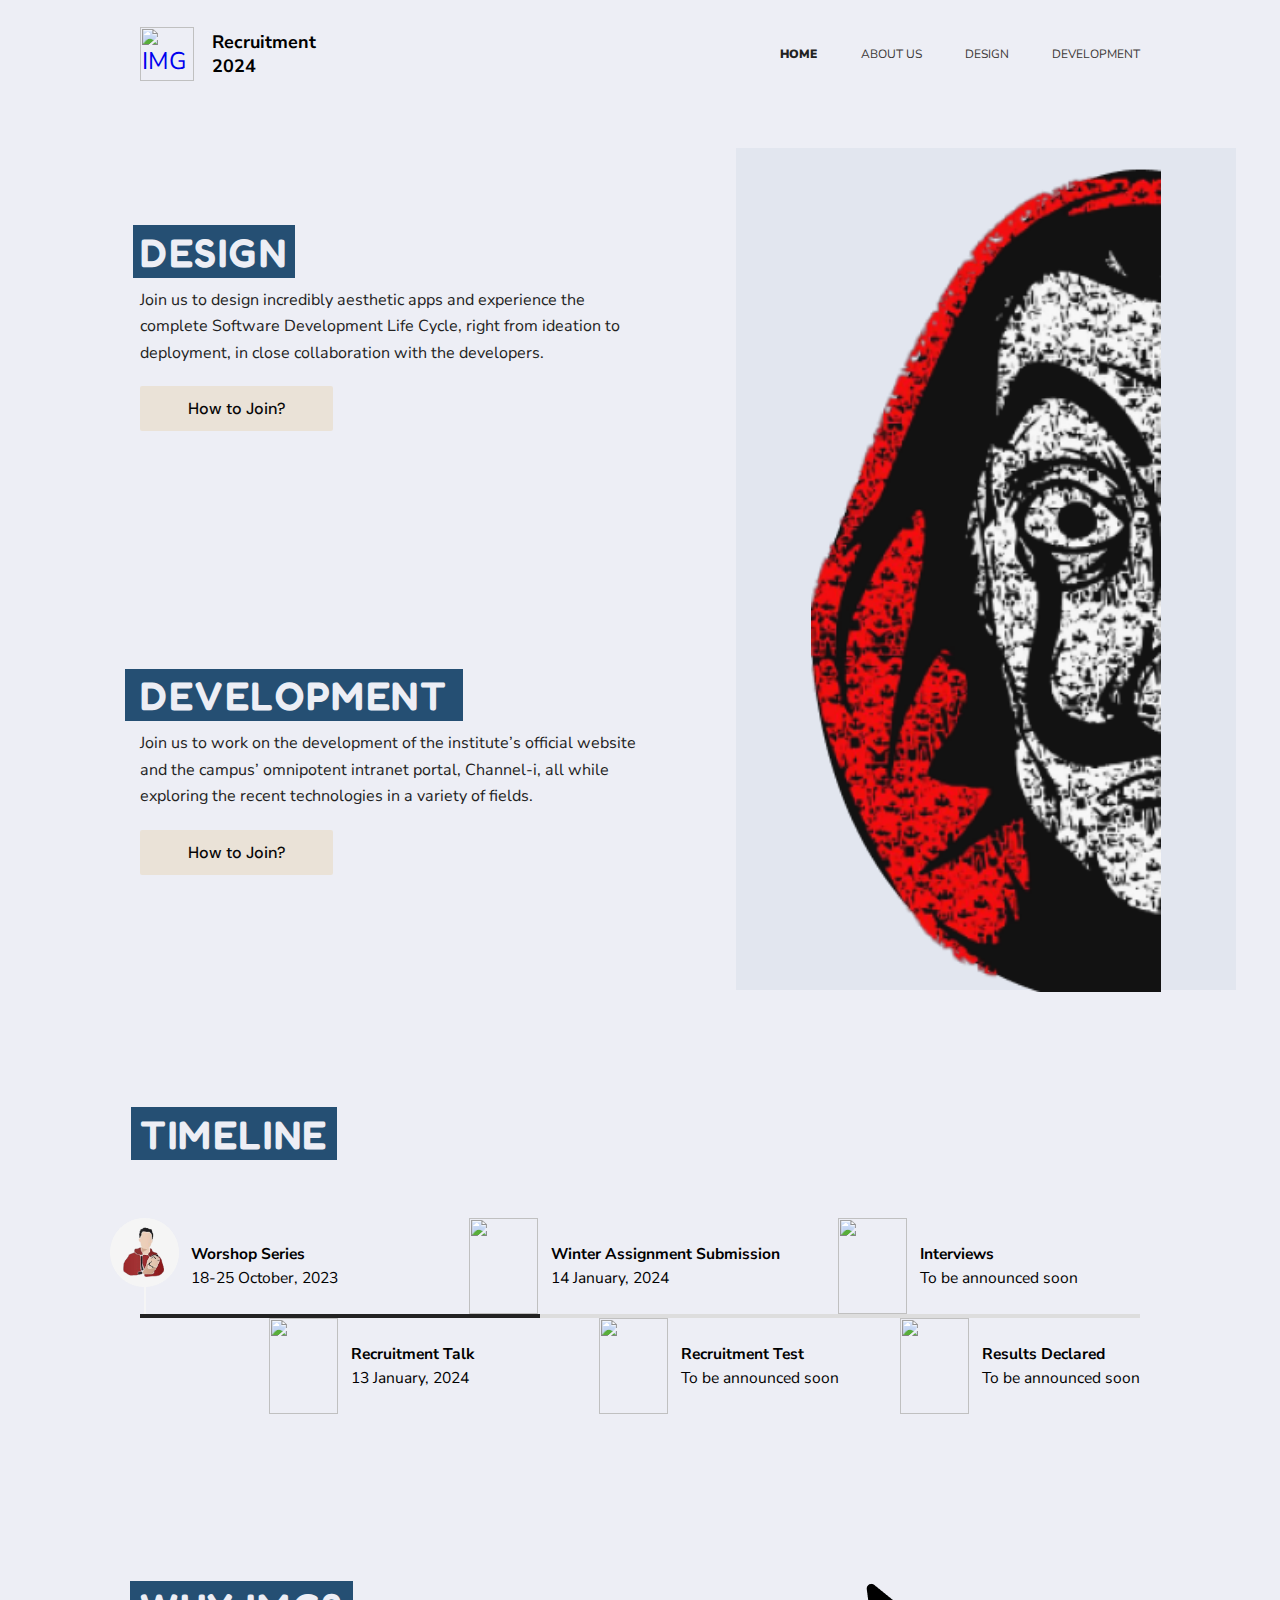
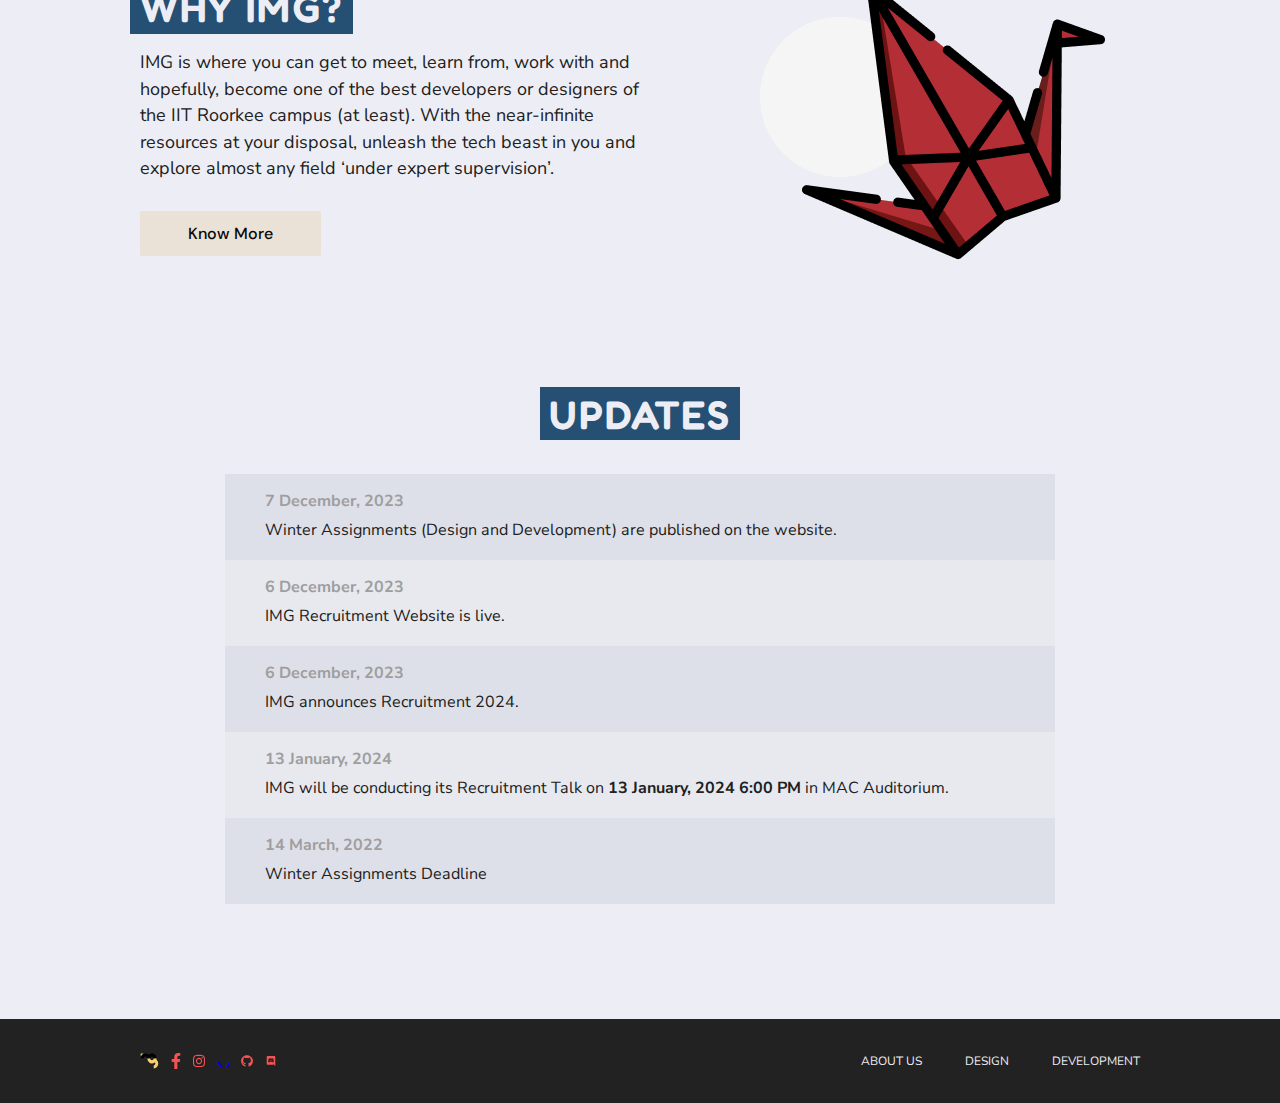
==== commit 282da9db: "Add submission links for winter assignments" ====
--- a/index.html
+++ b/index.html
@@ -287,7 +287,7 @@
                     Winter Assignment Submission
                   </div>
                   <div class="event-date">
-                    10 January, 2024
+                    14 January, 2024
                   </div>
                 </div>
               </div>
@@ -319,7 +319,7 @@
                     Recruitment Talk
                   </div>
                   <div class="event-date">
-                    To be announced soon
+                    13 January, 2024
                   </div>
                 </div>
               </div>
@@ -370,7 +370,7 @@
                   Recruitment Talk
                 </div>
                 <div class="event-date-mobile">
-                  To be announced soon
+                  13 January, 2024
                 </div>
               </div>
             </div>
@@ -382,7 +382,7 @@
                   Winter Assignment Submission
                 </div>
                 <div class="event-date-mobile">
-                  To be announced soon
+                  14 January, 2024
                 </div>
               </div>
             </div>
@@ -526,19 +526,19 @@
                 <div class="update-text">IMG announces Recruitment 2024.</div>
               </div>
             </div>
+            <div class="update-item">
+              <div class="update-content">
+                <div class="update-time">13 January, 2024</div>
+                <div class="update-text">IMG will be conducting its Recruitment Talk on <strong>13 January, 2024 6:00 PM</strong> in MAC Auditorium.</div>
+              </div>
+            </div>
+            <div class="update-item">
+              <div class="update-content">
+                <div class="update-time">14 March, 2022</div>
+                <div class="update-text">Winter Assignments Deadline</div>
+              </div>
+            </div>
             <!-- <div class="update-item">
-              <div class="update-content">
-                <div class="update-time">18 March, 2022</div>
-                <div class="update-text">IMG will be conducting its Recruitment Talk on <strong>18 March, 2022 6:00 PM</strong> on <a href="https://www.youtube.com/watch?v=MJfoq2LWOVA" target="_blank">Youtube</a>.</div>
-              </div>
-            </div>
-            <div class="update-item">
-              <div class="update-content">
-                <div class="update-time">22 March, 2022</div>
-                <div class="update-text">Winter Assignments Deadline</div>
-              </div>
-            </div>
-            <div class="update-item">
               <div class="update-content">
                 <div class="update-time">22 March, 2022</div>
                 <div class="update-text">
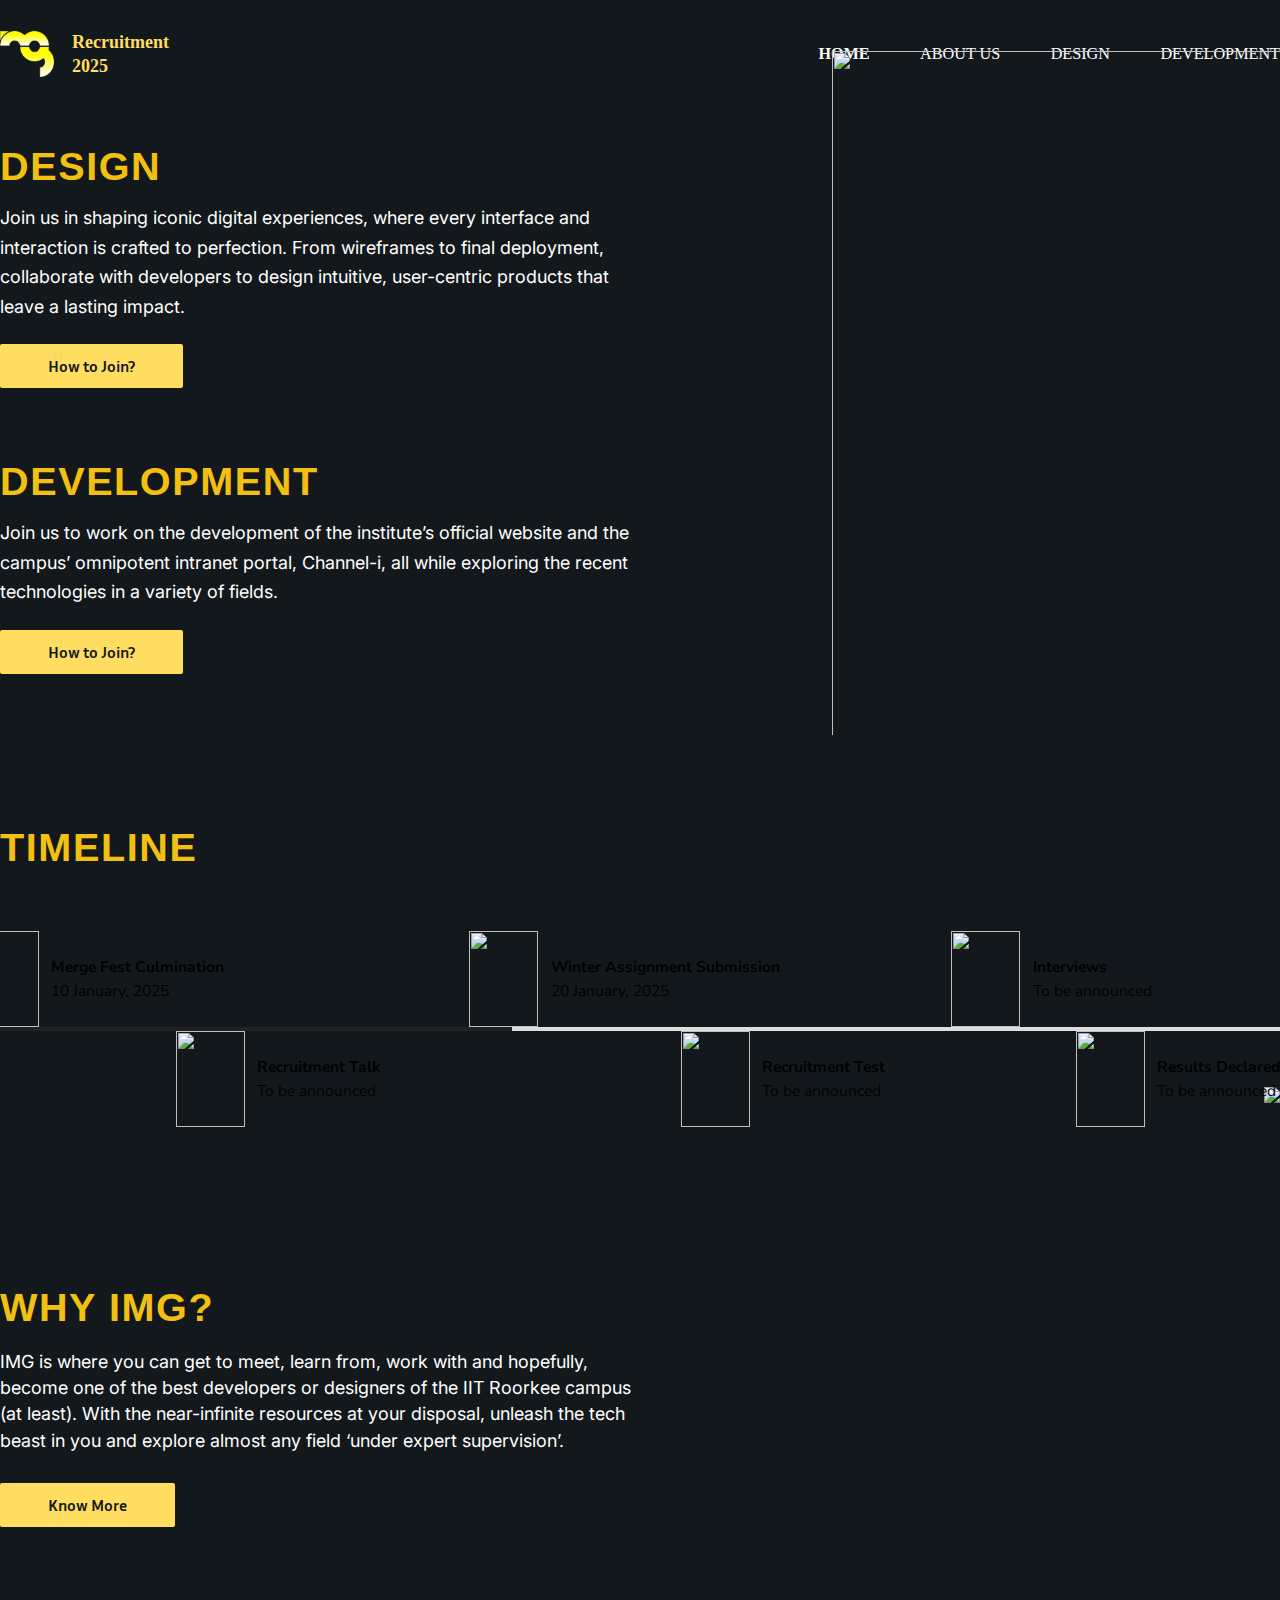
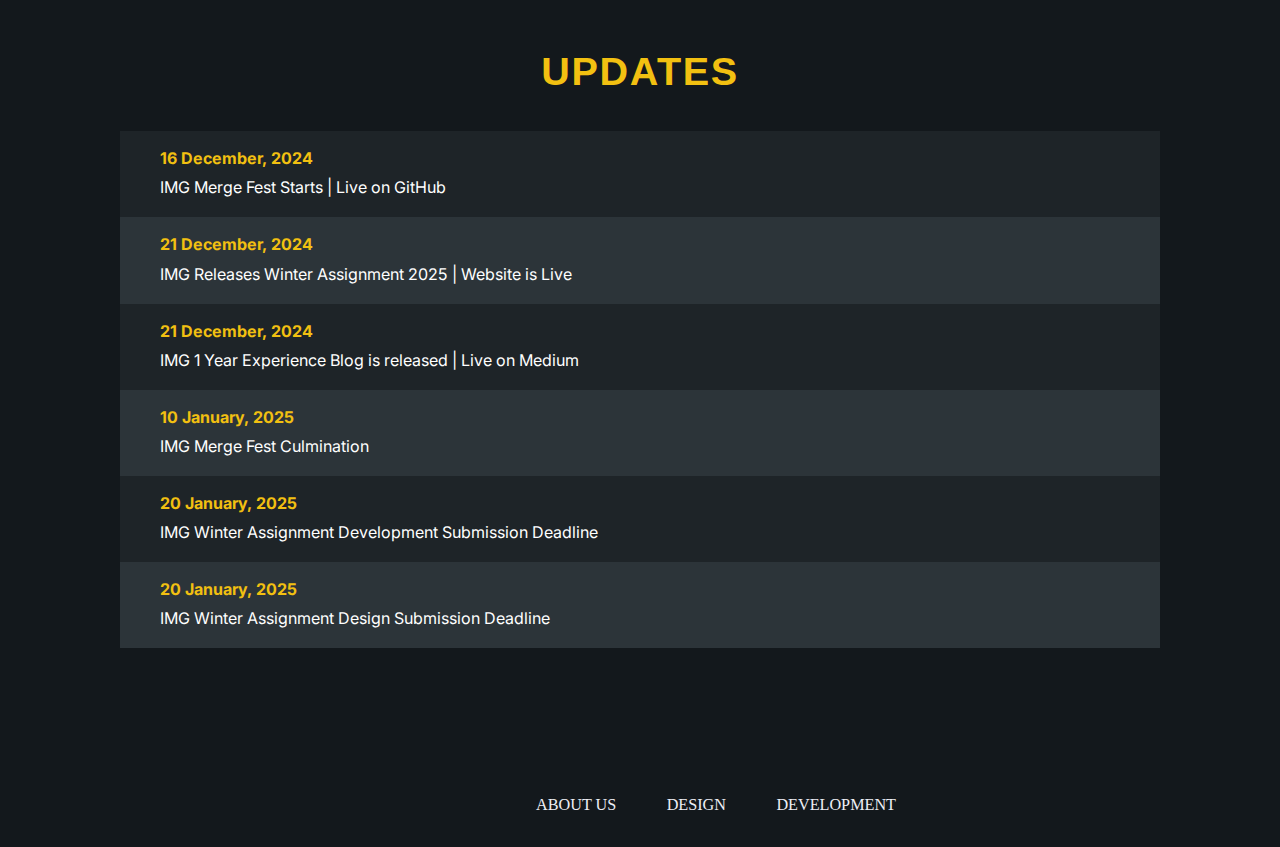
==== commit b8eb9b73: "update content for 2025" ====
--- a/index.html
+++ b/index.html
@@ -14,7 +14,7 @@
     <meta name="apple-mobile-web-app-status-bar-style" content="#293B52" />
 
     <!-- Facebook -->
-    <meta property="og:title" content="IMG Recruitment 2024" />
+    <meta property="og:title" content="IMG Recruitment 2025" />
     <meta property="og:type" content="Recruitment" />
     <meta
       property="og:image"
@@ -23,7 +23,7 @@
     <meta property="og:url" content="https://hello.channeli.in" />
     <meta
       property="og:description"
-      content="IMG announces recruitment 2024. We are looking for talented devlopers and 
+      content="IMG announces recruitment 2025. We are looking for talented devlopers and 
     designers who have a desire to learn and grow. Read more about the recruitment process, assignments and our 
     beloved culture on this website."
     />
@@ -31,7 +31,7 @@
     <!-- Google  -->
     <meta
       name="description"
-      content="IMG announces recruitment 2024. We are looking for talented devlopers and 
+      content="IMG announces recruitment 2025. We are looking for talented devlopers and 
     designers who have a desire to learn and grow. Read more about the recruitment process, assignments and our 
     beloved culture on this website."
     />
@@ -48,17 +48,15 @@
       name="twitter:image"
       content="https://hello.channeli.in/assets/meta_thumbnail.png"
     />
-    <meta name="twitter:title" content="IMG Recruitment 2024" />
+    <meta name="twitter:title" content="IMG Recruitment 2025" />
     <meta name="twitter:url" content="https://hello.channeli.in" />
     <meta
       name="twitter:description"
-      content="IMG announces recruitment 2024. We are looking for talented devlopers and 
+      content="IMG announces recruitment 2025. We are looking for talented devlopers and 
     designers who have a desire to learn and grow. Read more about the recruitment process, assignments and our 
     beloved culture on this website."
     />
-    <title>
-      IMG Recruitment 2024
-    </title>
+    <title>IMG Recruitment 2025</title>
     <link rel="icon" href="/assets/favicon.ico" type="image/ico" />
     <meta name="viewport" content="width=device-width, initial-scale=1" />
 
@@ -68,6 +66,14 @@
       href="https://fonts.googleapis.com/css?family=Nunito+Sans:400,700,900|Playfair+Display:700&display=swap"
       rel="stylesheet"
     />
+	<link 
+	href='https://fonts.googleapis.com/css?family=Inria Sans' 
+	rel='stylesheet'
+	/>
+	<link 
+	href='https://fonts.googleapis.com/css?family=Inter' 
+	rel='stylesheet'
+	/>
 
     <!-- Jquery -->
     <script src="https://ajax.googleapis.com/ajax/libs/jquery/3.3.1/jquery.min.js"></script>
@@ -99,14 +105,14 @@
     ></script>
     <script>
       window.dataLayer = window.dataLayer || []
-      function gtag () {
+      function gtag() {
         dataLayer.push(arguments)
       }
-      gtag('js', new Date())
-
-      gtag('config', 'UA-91324551-3')
+      gtag("js", new Date())
+
+      gtag("config", "UA-91324551-3")
       ;(function (i, s, o, g, r, a, m) {
-        i['GoogleAnalyticsObject'] = r
+        i["GoogleAnalyticsObject"] = r
         ;(i[r] =
           i[r] ||
           function () {
@@ -120,41 +126,34 @@
       })(
         window,
         document,
-        'script',
-        '//www.google-analytics.com/analytics.js',
-        'ga'
+        "script",
+        "//www.google-analytics.com/analytics.js",
+        "ga"
       )
-      ga('create', 'UA-91324551-3', 'auto')
+      ga("create", "UA-91324551-3", "auto")
     </script>
   </head>
 
   <body>
+   
     <nav class="site-navbar initial" id="site-navbar">
       <div class="site-container">
         <div class="site-navbar-wrapper">
           <div>
             <a href="/" class="site-home-link">
-              <img src="/assets/imglogo.png" class="site-logo" alt="IMG logo" />
+              <img src="/assets/img-batman-logo.png" class="site-logo" alt="IMG logo" />
               <div class="site-logo-text">
                 Recruitment
                 <br />
-                2024
+                2025
               </div>
             </a>
           </div>
           <div class="navlinks-horizontal">
-            <a href="/" class="navlink" selected="True">
-              HOME
-            </a>
-            <a href="/about_us" class="navlink">
-              ABOUT US
-            </a>
-            <a href="/design" class="navlink">
-              DESIGN
-            </a>
-            <a href="/development" class="navlink">
-              DEVELOPMENT
-            </a>
+            <a href="/" class="navlink" selected="True"> HOME </a>
+            <a href="/about_us" class="navlink"> ABOUT US </a>
+            <a href="/design" class="navlink"> DESIGN </a>
+            <a href="/development" class="navlink"> DEVELOPMENT </a>
           </div>
           <div class="navlinks-mobile">
             <input
@@ -172,30 +171,22 @@
               <ul class="sidebarMenuInner">
                 <li>
                   <a href="/" class="navlink" selected="True">
-                    <div>
-                      HOME
-                    </div>
+                    <div>HOME</div>
                   </a>
                 </li>
                 <li>
                   <a href="/about_us" class="navlink">
-                    <div>
-                      ABOUT US
-                    </div>
+                    <div>ABOUT US</div>
                   </a>
                 </li>
                 <li>
                   <a href="/design" class="navlink">
-                    <div>
-                      DESIGN
-                    </div>
+                    <div>DESIGN</div>
                   </a>
                 </li>
                 <li>
                   <a href="/development" class="navlink">
-                    <div>
-                      DEVELOPMENT
-                    </div>
+                    <div>DEVELOPMENT</div>
                   </a>
                 </li>
               </ul>
@@ -206,13 +197,13 @@
     </nav>
     <div id="overlay" onclick="hideOverlay()"></div>
     <main class="home">
-      <section class = "coloured-container">
+      <section class="coloured-container">
         <div class="site-container">
           <div class="main-container">
             <div class="illustration-container">
-              <img 
-              class="illustration-container-image"
-              src="/assets/main_illustration.png"
+              <img
+                class="illustration-container-image"
+                src="/assets/main_batman.png"
               />
             </div>
             <div class="design-information-container">
@@ -221,9 +212,9 @@
                 <div class="heading-text">DESIGN</div>
               </h1>
               <div class="heading-information">
-                Join us to design incredibly aesthetic apps and experience the
-                complete Software Development Life Cycle, right from ideation to
-                deployment, in close collaboration with the developers.
+					Join us in shaping iconic digital experiences, where every interface and interaction is crafted to perfection. From
+					wireframes to final deployment, collaborate with developers to design intuitive, user-centric products that leave a
+					lasting impact.
               </div>
               <a href="/design/">
                 <button
@@ -244,6 +235,7 @@
                 website and the campus’ omnipotent intranet portal, Channel-i,
                 all while exploring the recent technologies in a variety of
                 fields.
+
               </div>
               <a href="/development/">
                 <button
@@ -267,41 +259,29 @@
             <div class="upper-events">
               <div class="upper-event" event="0">
                 <div class="event-illustration">
-                  <img src="/assets/event_icons/1_done.png" />
+                  <img src="/assets/batman/vector1.svg" />
                 </div>
                 <div class="event-description">
-                  <div class="event-heading">
-                    Worshop Series
-                  </div>
-                  <div class="event-date">
-                    18-25 October, 2023
-                  </div>
+                  <div class="event-heading">Merge Fest Culmination</div>
+                  <div class="event-date">10 January, 2025</div>
                 </div>
               </div>
               <div class="upper-event" event="2">
                 <div class="event-illustration">
-                  <img src="/assets/event_icons/3.png" />
+                  <img src="/assets/batman/vector2.svg" />
                 </div>
                 <div class="event-description">
-                  <div class="event-heading">
-                    Winter Assignment Submission
-                  </div>
-                  <div class="event-date">
-                    14 January, 2024
-                  </div>
+                  <div class="event-heading">Winter Assignment Submission</div>
+                  <div class="event-date">20 January, 2025</div>
                 </div>
               </div>
               <div class="upper-event" event="4">
                 <div class="event-illustration">
-                  <img src="/assets/event_icons/5.png" />
+                  <img src="/assets/batman/vector3.svg" />
                 </div>
                 <div class="event-description">
-                  <div class="event-heading">
-                    Interviews
-                  </div>
-                  <div class="event-date">
-                    To be announced soon
-                  </div>
+                  <div class="event-heading">Interviews</div>
+                  <div class="event-date">To be announced</div>
                 </div>
               </div>
             </div>
@@ -312,41 +292,29 @@
             <div class="lower-events">
               <div class="lower-event" event="1">
                 <div class="event-illustration">
-                  <img src="/assets/event_icons/2.png" />
+                  <img src="/assets/batman/vector4.svg" />
                 </div>
                 <div class="event-description">
-                  <div class="event-heading">
-                    Recruitment Talk
-                  </div>
-                  <div class="event-date">
-                    13 January, 2024
-                  </div>
+                  <div class="event-heading">Recruitment Talk</div>
+                  <div class="event-date">To be announced</div>
                 </div>
               </div>
               <div class="lower-event" event="3">
                 <div class="event-illustration">
-                  <img src="/assets/event_icons/4.png" />
+                  <img src="/assets/batman/vector5.svg" />
                 </div>
                 <div class="event-description">
-                  <div class="event-heading">
-                    Recruitment Test
-                  </div>
-                  <div class="event-date">
-                    To be announced soon
-                  </div>
+                  <div class="event-heading">Recruitment Test</div>
+                  <div class="event-date">To be announced</div>
                 </div>
               </div>
               <div class="lower-event" event="5">
                 <div class="event-illustration">
-                  <img src="/assets/event_icons/6.png" />
+                  <img src="/assets/batman/vector6.svg" />
                 </div>
                 <div class="event-description">
-                  <div class="event-heading">
-                    Results Declared
-                  </div>
-                  <div class="event-date">
-                    To be announced soon
-                  </div>
+                  <div class="event-heading">Results Declared</div>
+                  <div class="event-date">To be announced</div>
                 </div>
               </div>
             </div>
@@ -354,70 +322,48 @@
           <div class="timeline-mobile">
             <div>
               <div class="event-description-mobile">
-                <div class="event-heading-mobile">
-                  Workshop Series
-                </div>
-                <div class="event-date-mobile">
-                  18-25 October, 2023
-                </div>
+                <div class="event-heading-mobile">Merge Fest</div>
+                <div class="event-date-mobile">10 January, 2025</div>
               </div>
             </div>
             <!-- <div class="event-complete"></div> -->
-            <div class="event-ongoing"></div>
+            <div class="event-complete"></div>
+            <div>
+              <div class="event-description-mobile">
+                <div class="event-heading-mobile">Winter Assignment Submission</div>
+                <div class="event-date-mobile">20 January, 2025</div>
+              </div>
+            </div>
+            <!-- <div class="event-complete"></div> -->
+            <div class="event-complete"></div>
             <div>
               <div class="event-description-mobile">
                 <div class="event-heading-mobile">
                   Recruitment Talk
                 </div>
-                <div class="event-date-mobile">
-                  13 January, 2024
-                </div>
-              </div>
-            </div>
-            <!-- <div class="event-complete"></div> -->
+                <div class="event-date-mobile">To be announced</div>
+              </div>
+            </div>
+            <!-- <div class="event-ongoing"></div> -->
+            <div class="event-ongoing"></div>
+            <div>
+              <div class="event-description-mobile">
+                <div class="event-heading-mobile">Recruitment Test</div>
+                <div class="event-date-mobile">To be announced</div>
+              </div>
+            </div>
             <div class="event-connect"></div>
             <div>
               <div class="event-description-mobile">
-                <div class="event-heading-mobile">
-                  Winter Assignment Submission
-                </div>
-                <div class="event-date-mobile">
-                  14 January, 2024
-                </div>
-              </div>
-            </div>
-            <!-- <div class="event-ongoing"></div> -->
+                <div class="event-heading-mobile">Interviews</div>
+                <div class="event-date-mobile">To be announced soon</div>
+              </div>
+            </div>
             <div class="event-connect"></div>
             <div>
               <div class="event-description-mobile">
-                <div class="event-heading-mobile">
-                  Recruitment Test
-                </div>
-                <div class="event-date-mobile">
-                  To be announced soon
-                </div>
-              </div>
-            </div>
-            <div class="event-connect"></div>
-            <div>
-              <div class="event-description-mobile">
-                <div class="event-heading-mobile">
-                  Interviews
-                </div>
-                <div class="event-date-mobile">
-                  To be announced soon
-                </div>
-              </div>
-            </div>
-            <div class="event-connect"></div>
-            <div>
-              <div class="event-description-mobile">
-                <div class="event-heading-mobile">
-                  Results declared
-                </div>
-                <div class="event-date-mobile">
-                  To be announced soon
-                </div>
+                <div class="event-heading-mobile">Results declared</div>
+                <div class="event-date-mobile">To be announced soon</div>
               </div>
             </div>
           </div>
@@ -448,7 +394,7 @@
                 </button>
               </a>
             </div>
-            <div class="why-img-illustration"></div>
+            
           </div>
         </div>
       </section>
@@ -487,67 +433,86 @@
             </div> -->
             <!-- <div class="update-item">
               <div class="update-content">
-                <div class="update-time">23 March, 2024</div>
+                <div class="update-time">23 March, 2025</div>
                 <div class="update-text">
-                  <p>IMG will be conducting the Recruitment Test for Developers on <strong>27 March, 2024 6:30 PM</strong> (for 1st year students only).</p>
+                  <p>IMG will be conducting the Recruitment Test for Developers on <strong>27 March, 2025 6:30 PM</strong> (for 1st year students only).</p>
                   <p>Register <a href="https://channeli.in/forminator/forms/32/fill" target="_blank">here</a> for the test.</p>
                 </div>
               </div>
             </div>
             <div class="update-item">
               <div class="update-content">
-                <div class="update-time">23 March, 2024</div>
+                <div class="update-time">23 March, 2025</div>
                 <div class="update-text">
-                  <p>Design assignment published on the website. Deadline - <strong>25 March, 2024 11:59 PM</strong>.</p>
+                  <p>Design assignment published on the website. Deadline - <strong>25 March, 2025 11:59 PM</strong>.</p>
                   
                 </div>
               </div>
             </div> -->
-            <div class="update-item">
-              <div class="update-content">
-                <div class="update-time">7 December, 2023</div>
+
+
+
+            <div class="update-item">
+              <div class="update-content" onClick="window.location.href='https://github.com/IMGIITRoorkee/MergeFest-Hacker/'">
+                <div class="update-time">16 December, 2024</div>
+                <div class="update-text">IMG Merge Fest Starts | Live on GitHub </div>
+              </div>
+            </div>
+            <div class="update-item">
+			<div class="update-content" onClick="window.location.href='/'">
+                <div class="update-time">21 December, 2024</div>
+                <div class="update-text">IMG Releases Winter Assignment 2025 | Website is Live</div>
+              </div>
+            </div>
+            <div class="update-item">
+			<div class="update-content" onClick="window.location.href='https://reach2saksham.medium.com/127-0-0-1-img-53cf90e3acab'">
+                <div class="update-time">21 December, 2024</div>
                 <div class="update-text">
-                  Winter Assignments (Design and Development) are published on the
-                  website.
-                </div>
-              </div>
-            </div>
-            <div class="update-item">
-              <div class="update-content">
-                <div class="update-time">6 December, 2023</div>
+					IMG 1 Year Experience Blog is released | Live on Medium 
+                </div>
+              </div>
+            </div>
+            <div class="update-item">
+			<div class="update-content" onClick="window.location.href='https://github.com/IMGIITRoorkee/MergeFest-Hacker/'">
+                <div class="update-time">10 January, 2025</div>
                 <div class="update-text">
-                  IMG Recruitment Website is live.
-                </div>
-              </div>
-            </div>
-            <div class="update-item">
-              <div class="update-content">
-                <div class="update-time">6 December, 2023</div>
-                <div class="update-text">IMG announces Recruitment 2024.</div>
-              </div>
-            </div>
-            <div class="update-item">
-              <div class="update-content">
-                <div class="update-time">13 January, 2024</div>
-                <div class="update-text">IMG will be conducting its Recruitment Talk on <strong>13 January, 2024 6:00 PM</strong> in MAC Auditorium.</div>
-              </div>
-            </div>
-            <div class="update-item">
-              <div class="update-content">
-                <div class="update-time">14 March, 2022</div>
-                <div class="update-text">Winter Assignments Deadline</div>
-              </div>
-            </div>
+					IMG Merge Fest Culmination 
+                </div>
+              </div>
+            </div>
+            <div class="update-item">
+			<div class="update-content" onClick="window.location.href='/development'">
+                <div class="update-time">20 January, 2025</div>
+                <div class="update-text">IMG Winter Assignment Development Submission Deadline </div>
+              </div>
+            </div>
+			<div class="update-item">
+				<div class="update-content" onClick="window.location.href='/design'">
+					<div class="update-time">20 January, 2025</div>
+					<div class="update-text">IMG Winter Assignment Design Submission Deadline </div>
+				</div>
+			</div>
             <!-- <div class="update-item">
               <div class="update-content">
-                <div class="update-time">22 March, 2022</div>
+                <div class="update-time">22 January, 2025</div>
                 <div class="update-text">
-                  <p>IMG will be conducting the Recruitment Test for Developers on <strong>22 March, 2022 6:00 PM</strong>.</p>
-                  <p>Register <a href="https://forms.channeli.in/formi/formData/form/60" target="_blank">here</a> for the test.</p>
-                </div>
-              </div>
-            </div>
-            <div class="update-item">
+                  <p>
+                    IMG will be conducting the Recruitment Test for Developers
+                    on <strong>22 January, 2025 9:00 PM</strong>.
+                  </p>
+                  <p>
+                    Register
+                    <a
+                      href="https://channeli.in/forminator/forms/47/fill"
+                      target="_blank"  style="color: white; text-decoration:none;"
+                      >here</a
+                    >
+                    for the test.
+                  </p>
+                </div>
+              </div>
+            </div> -->
+            <!--<div class="update-item">
               <div class="update-content">
                 <div class="update-time">24 March, 2022</div>
                 <div class="update-text">IMG announces Design Assignment for 2022</div>
@@ -566,7 +531,7 @@
     <footer class="site-footer">
       <div class="site-container">
         <div class="site-footer-wrapper">
-          <div class="sociallinks">
+          <!-- <div class="sociallinks">
             <a
               href="https://img.channeli.in/"
               class="sociallink"
@@ -600,10 +565,7 @@
               target="_blank"
               onclick="ga('send', 'social', 'Instagram', 'visit', 'https://www.youtube.com/user/IMGIITR');"
             >
-              <img
-                src="/assets/social_icons/youtube.svg"
-                alt="youtube-icon"
-              />
+              <img src="/assets/social_icons/youtube.svg" alt="youtube-icon" />
             </a>
             <a
               href="https://github.com/IMGIITRoorkee"
@@ -621,20 +583,20 @@
             >
               <img src="/assets/social_icons/discord.svg" alt="discord-icon" />
             </a>
-          </div>
+          </div> -->
           <div class="navlinks-horizontal">
-            <a href="/about_us" class="navlink">
-              ABOUT US
-            </a>
-            <a href="/design" class="navlink">
-              DESIGN
-            </a>
-            <a href="/development" class="navlink">
-              DEVELOPMENT
-            </a>
-          </div>
+            <a href="/about_us" class="navlink"> ABOUT US </a>
+            <a href="/design" class="navlink"> DESIGN </a>
+            <a href="/development" class="navlink"> DEVELOPMENT </a>
+          </div>
+       
         </div>
+       
       </div>
+    
     </footer>
+	<div class="bottom-batman-wrapper">
+		<img src="/assets/bottom-batman.png">
+	</div>
   </body>
 </html>
--- a/css/base.css
+++ b/css/base.css
@@ -6,17 +6,20 @@
 /* Default CSS */
 :root {
   font-size: 24px;
-  font-family: Nunito Sans;
+  font-family: 'Inter';
   font-style: normal;
   font-weight: normal;
+  
 }
 
 body {
   display: flex;
   flex-direction: column;
   height: 100%;
-  background-color: #EDEEF5;
+  background-color: #13181c;
   width: 100%;
+  color:#ffffff;
+
 }
 
 main {
@@ -28,14 +31,16 @@
   height: 1em;
   min-height: 4.5em;
   padding: auto 0;
-  background-color: #EDEEF5 !important;
+  background-color: #13181C !important;
   
 }
 
 .site-container {
-  max-width: 1000px;
+  position: relative;
+  max-width: 1300px;
   margin: 0 auto;
-  
+  z-index: 3;
+
 }
 
 .site-container-about {
@@ -48,7 +53,7 @@
   display: flex;
   align-items: center;
   justify-content: space-between;
-  
+  gap: 2.1em;
 }
 
 .site-home-link {
@@ -65,35 +70,38 @@
 }
 
 .site-logo-text {
+  font-family: 'batman-forever';
   font-weight: bold;
   font-size: 0.75em;
   line-height: 1rem;
   margin-left: 1em;
-  color: #000000;
+  color: #FFDD61;
 }
 
 .navlinks-horizontal {
   display: grid;
-  grid-column-gap: 1.8em;
+  grid-column-gap: 2.1em;
   grid-auto-flow: column;
+  color:#ffffff;
 }
 
 .navlink {
-  font-size: 0.5em;
+  font-family: 'batman-forever';
+  font-size: 0.675em;
   line-height: 0.67rem;
-  color: #3b3736;
+  color: #FFFFFF;
   text-decoration: none;
   text-transform: uppercase;
   user-select: none;
 }
 
 .navlink[selected="True"] {
-  font-weight: 900;
-  color: #222222;
+   font-weight: 900;
+  color: #FFFFFF;
 }
 .navlink[selected="True"]:hover {
   font-weight: 900;
-  color: #222222;
+  color: #FFFFFF;
 }
 
 .navlink:hover {
@@ -112,15 +120,14 @@
 }
 
 .site-cta-button {
-  font-family: DMSans;
-  font-weight: normal;
-  background: #EAE2D7;
-  color: #070707;
+  font-family: 'Inria Sans';
+  font-weight: bold;
+  background: #FFDD61;
+  color: #13181C;
   border: none;
   padding: 0.5rem 2rem;
   cursor: pointer;
   font-size: 0.67rem;
-  font-weight: 500;
   user-select: none;
   border-radius: 2px;
 }
@@ -128,9 +135,9 @@
 .site-cta-button:hover {
   transition: 0.25s;
   background: #EAE2D7;
-box-shadow: 0px 0px 32px rgba(58, 38, 38, 0.2);
-border-radius: 2px;
-color: #254F73;
+  box-shadow: 0px 0px 32px rgba(58, 38, 38, 0.2);
+  border-radius: 2px;
+  color: #254F73;
 
 }
 
@@ -160,21 +167,22 @@
 footer {
   height: 1em;
   min-height: 3.5em;
-  background: #222222;
+  background-color: #13181c;
+  z-index: 2;
+  width:70%;
 }
 
 .site-footer-wrapper {
   height: 100%;
   display: flex;
   align-items: center;
-  justify-content: space-between;
+  justify-content: flex-end;
+  font-family : 'Inter';
 }
 
 .site-footer-wrapper .navlink {
   color: #EDEEF5;
 }
-
-
 
 .sociallinks {
   display: grid;
@@ -223,8 +231,8 @@
 .page-heading {
   position: relative;
   display: inline-block;
-  font-family: "fredoka", sans-serif;
-  font-weight: bold;
+  font-family: "batman-forever", sans-serif;
+  font-weight: Regular;
   font-weight: 600;
   font-size: 40px;
   line-height: 48px;
@@ -234,7 +242,7 @@
 }
 
 .heading-background-box {
-  background: #254F73;
+  /* background: #13181C; */
   position: absolute;
   width: 110%;
   height: 110%;
@@ -244,6 +252,8 @@
 }
 
 .heading-text {
+  font-family: "batman-forever", sans-serif;
+  color: #f2c011;
   position: relative;
   z-index: 2;
 }
@@ -419,8 +429,20 @@
 }
 
 @font-face {
+	font-family: 'batman-forever';
+	src: url('../assets/batmanforever.ttf') format('truetype');
+}
+
+@font-face {
 
   font-family: 'DMSans' ;
   src: url('../assets/DMSans.ttf') format('truetype');
 
 }
+@font-face {
+
+  font-family: 'batmfa' ;
+  src: url('../assets/batmfa.ttf') format('truetype');
+
+}
+
--- a/css/index.css
+++ b/css/index.css
@@ -1,6 +1,6 @@
 .home {
   margin-top: 0em;
-  background-color: #EDEEF5;
+
 }
 
 .main-container {
@@ -28,7 +28,7 @@
 }
 
 .coloured-container {
-  background-color: #EDEEF5;
+
 }
 
 .illustration-container {
@@ -36,9 +36,9 @@
   background-size: contain;
   background-repeat: no-repeat;
   background-position: center;
-  background-color: #E2E6EF;
+  background-color: #13181C;
   height: 95%;
-  margin-top: 8%;
+  margin-top: 0%;
   padding: 0 15%;
   display: flex;
   justify-content: center;
@@ -53,18 +53,18 @@
 .main-page-heading {
   position: relative;
   display: inline-block;
-  font-family: "fredoka", sans-serif;
-  font-weight: bold;
+  font-family: "batman-forever", sans-serif;
+  font-weight: normal;
   font-weight: 600;
-  font-size: 40px;
+  font-size: 1.65em;
   line-height: 48px;
   letter-spacing: 0.04em;
-  color: #EDEEF5;
+  color: #F2C011;
   user-select: none;
 }
 
 .heading-background-box {
-  background: #254F73;
+  background: #13181C;
   position: absolute;
   width: 110%;
   height: 110%;
@@ -74,7 +74,7 @@
 }
 
 .heading-background-box-coloured {
-  background: #EDEEF5;
+ /* // background: #EDEEF5; */
   position: absolute;
   width: 85%;
   height: 65%;
@@ -86,14 +86,15 @@
 .heading-text {
   position: relative;
   z-index: 2;
+  color: #f2c011;
 }
 
 .heading-information {
-  font-family: Nunito Sans;
-  font-weight: normal;
-  font-size: 0.67em;
-  line-height: 1.1rem;
-  color: #222222;
+  font-family: 'Inter';
+  font-weight: normal;
+  font-size: 0.75em;
+  line-height: 165%;
+  color: #FFFFFF;
   margin-top: 0.7em;
   margin-bottom: 1.25em;
 }
@@ -132,11 +133,11 @@
 }
 
 .why-img-text {
-  font-family: Nunito Sans;
+  font-family: Inter;
   font-weight: normal;
   font-size: 0.75em;
   line-height: 1.1rem;
-  color: #202020;
+ 
   margin-top: 1em;
   margin-bottom: 1.625em;
 }
@@ -170,27 +171,27 @@
 }
 
 .update-item:nth-child(odd) {
-  background: #DEE0E9;
+  background: #1E2428;
 }
 
 .update-item:nth-child(even) {
-  background: #E7E9EF;
+  background: #2C3439;
 }
 
 .update-time {
-  font-family: Nunito Sans;
+  font-family: Inter;
   font-weight: bold;
   font-size: 0.67em;
   line-height: 0.75rem;
-  color: #9e9e9e;
+  color: #f2c011;
 }
 
 .update-text {
-  font-family: Nunito Sans;
+  font-family: Inter;
   font-weight: normal;
   font-size: 0.67em;
   line-height: 1rem;
-  color: #202020;
+  color: #ffffff;
   margin-top: 0.5em;
 }
 
@@ -199,18 +200,31 @@
   color:#f55254;
 }
 
+.bottom-batman-wrapper{
+	align-self: flex-end;
+	justify-self: flex-end;	
+	margin-top: -1360px;
+	z-index:1;
+}
+
 @media screen and (max-width: 600px) {
   .heading-background-box {
     left: -5%;
   }
   .main-page-heading {
-    font-size: 1.5em;
+    font-size: 1em;
     line-height: 55px;
     letter-spacing: 0em;
   }
+
+  .bottom-batman-wrapper{
+	display: none;
+  }
+
   .heading-information {
-    font-size: 0.64em;
-  }
+    font-size: 0.5em;
+  }
+
   .update-text {
     font-size: 0.64em;
   }
@@ -221,6 +235,11 @@
     font-size: 0.64em;
   }
 }
+@media screen and (max-width:1000px){
+  .bottom-batman-wrapper{
+    display:none;
+  }
+}
 
 @font-face {
 
@@ -235,3 +254,12 @@
   src: url('../assets/DMSans.ttf') format('truetype');
 
 }
+
+.bottom-right{
+  
+   position:fixed; 
+  bottom:0;
+  right:0;
+  height:20rem;
+    z-index: 1000;
+}
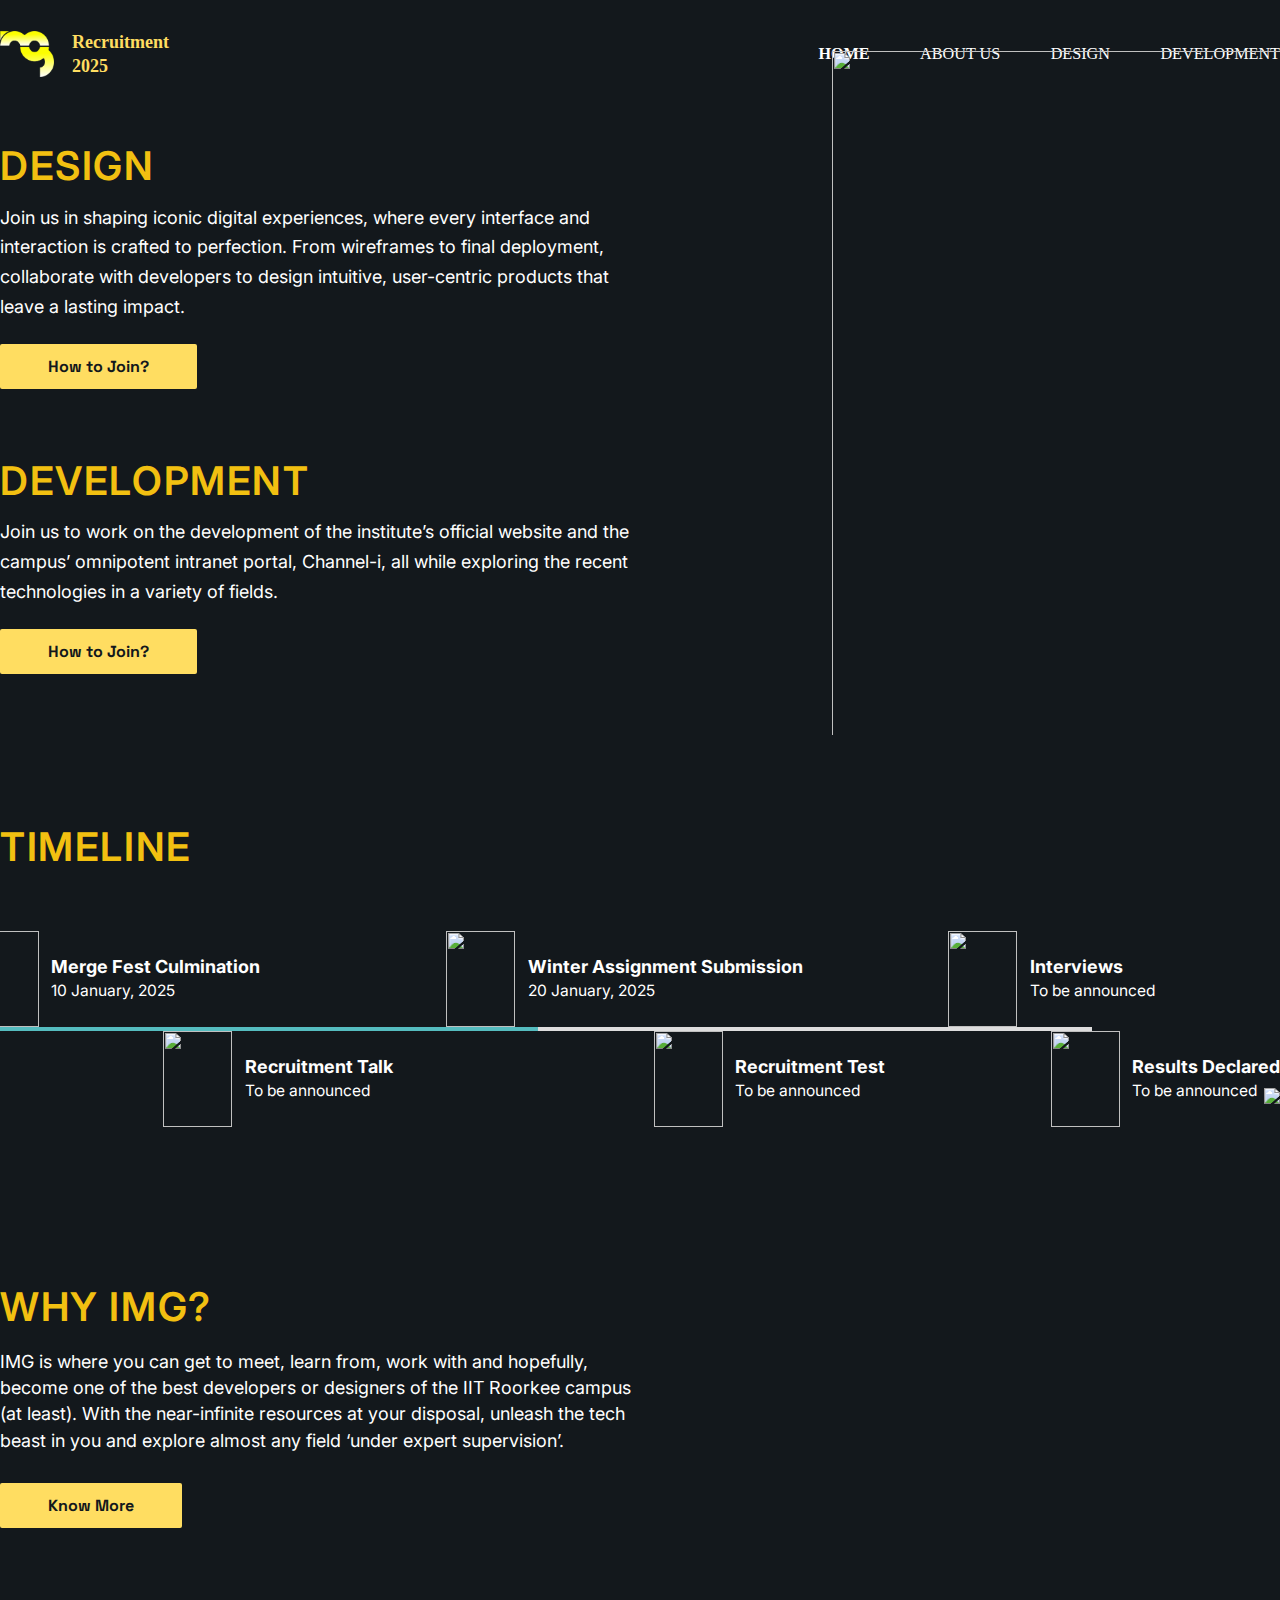
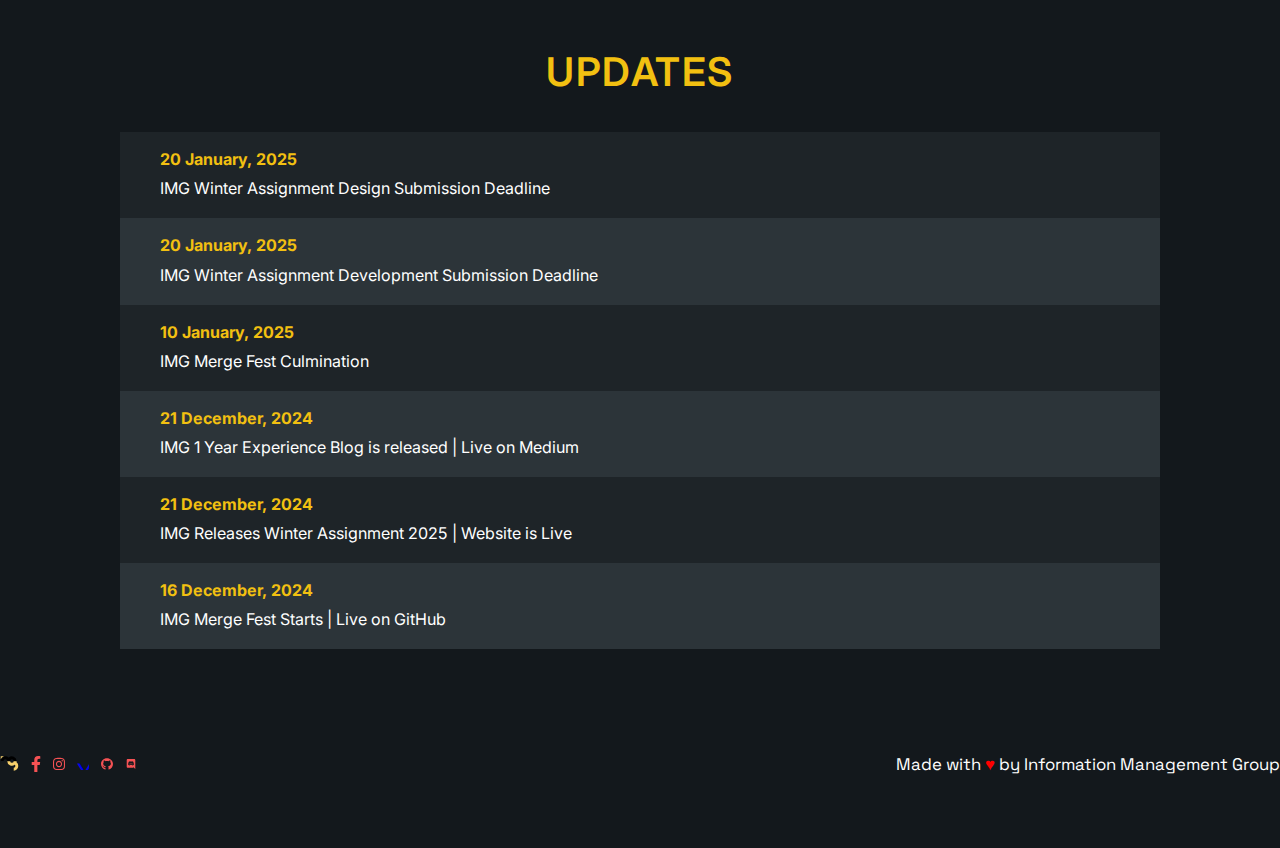
==== commit 96d4f69a: "update meta image and footer" ====
--- a/index.html
+++ b/index.html
@@ -450,28 +450,18 @@
               </div>
             </div> -->
 
-
-
-            <div class="update-item">
-              <div class="update-content" onClick="window.location.href='https://github.com/IMGIITRoorkee/MergeFest-Hacker/'">
-                <div class="update-time">16 December, 2024</div>
-                <div class="update-text">IMG Merge Fest Starts | Live on GitHub </div>
-              </div>
-            </div>
-            <div class="update-item">
-			<div class="update-content" onClick="window.location.href='/'">
-                <div class="update-time">21 December, 2024</div>
-                <div class="update-text">IMG Releases Winter Assignment 2025 | Website is Live</div>
-              </div>
-            </div>
-            <div class="update-item">
-			<div class="update-content" onClick="window.location.href='https://reach2saksham.medium.com/127-0-0-1-img-53cf90e3acab'">
-                <div class="update-time">21 December, 2024</div>
-                <div class="update-text">
-					IMG 1 Year Experience Blog is released | Live on Medium 
-                </div>
-              </div>
-            </div>
+			<div class="update-item">
+				<div class="update-content" onClick="window.location.href='/design'">
+					<div class="update-time">20 January, 2025</div>
+					<div class="update-text">IMG Winter Assignment Design Submission Deadline </div>
+				</div>
+			</div>
+			<div class="update-item">
+				<div class="update-content" onClick="window.location.href='/development'">
+					<div class="update-time">20 January, 2025</div>
+					<div class="update-text">IMG Winter Assignment Development Submission Deadline </div>
+				</div>
+			</div>
             <div class="update-item">
 			<div class="update-content" onClick="window.location.href='https://github.com/IMGIITRoorkee/MergeFest-Hacker/'">
                 <div class="update-time">10 January, 2025</div>
@@ -480,16 +470,25 @@
                 </div>
               </div>
             </div>
-            <div class="update-item">
-			<div class="update-content" onClick="window.location.href='/development'">
-                <div class="update-time">20 January, 2025</div>
-                <div class="update-text">IMG Winter Assignment Development Submission Deadline </div>
-              </div>
-            </div>
 			<div class="update-item">
-				<div class="update-content" onClick="window.location.href='/design'">
-					<div class="update-time">20 January, 2025</div>
-					<div class="update-text">IMG Winter Assignment Design Submission Deadline </div>
+				<div class="update-content"
+					onClick="window.location.href='https://reach2saksham.medium.com/127-0-0-1-img-53cf90e3acab'">
+					<div class="update-time">21 December, 2024</div>
+					<div class="update-text">
+						IMG 1 Year Experience Blog is released | Live on Medium
+					</div>
+				</div>
+			</div>
+			<div class="update-item">
+				<div class="update-content" onClick="window.location.href='/'">
+					<div class="update-time">21 December, 2024</div>
+					<div class="update-text">IMG Releases Winter Assignment 2025 | Website is Live</div>
+				</div>
+			</div>
+			<div class="update-item">
+				<div class="update-content" onClick="window.location.href='https://github.com/IMGIITRoorkee/MergeFest-Hacker/'">
+					<div class="update-time">16 December, 2024</div>
+					<div class="update-text">IMG Merge Fest Starts | Live on GitHub </div>
 				</div>
 			</div>
             <!-- <div class="update-item">
@@ -531,7 +530,7 @@
     <footer class="site-footer">
       <div class="site-container">
         <div class="site-footer-wrapper">
-          <!-- <div class="sociallinks">
+          <div class="sociallinks">
             <a
               href="https://img.channeli.in/"
               class="sociallink"
@@ -583,15 +582,11 @@
             >
               <img src="/assets/social_icons/discord.svg" alt="discord-icon" />
             </a>
-          </div> -->
-          <div class="navlinks-horizontal">
-            <a href="/about_us" class="navlink"> ABOUT US </a>
-            <a href="/design" class="navlink"> DESIGN </a>
-            <a href="/development" class="navlink"> DEVELOPMENT </a>
-          </div>
-       
+          </div>
+		  <div class="made-with-heart">
+			Made with <span style="color: red;">&hearts;</span> by Information Management Group
+		  </div>
         </div>
-       
       </div>
     
     </footer>
--- a/css/base.css
+++ b/css/base.css
@@ -44,7 +44,7 @@
 }
 
 .site-container-about {
-  max-width: 800px;
+  max-width: 1200px;
   margin: 0 auto;
 }
 
@@ -106,7 +106,7 @@
 
 .navlink:hover {
   transition-duration: 0.3s;
-  color: #254F73
+  color: #FFDD61;
 }
 
 #overlay {
@@ -120,7 +120,7 @@
 }
 
 .site-cta-button {
-  font-family: 'Inria Sans';
+  font-family: 'Space Grotesk';
   font-weight: bold;
   background: #FFDD61;
   color: #13181C;
@@ -168,16 +168,19 @@
   height: 1em;
   min-height: 3.5em;
   background-color: #13181c;
-  z-index: 2;
-  width:70%;
+  z-index: 0;
+  width:100%;
 }
 
 .site-footer-wrapper {
   height: 100%;
+  width:100%;
   display: flex;
   align-items: center;
-  justify-content: flex-end;
-  font-family : 'Inter';
+  justify-content: space-between;
+  font-family : Inter;
+  position:absolute;
+  z-index:3;
 }
 
 .site-footer-wrapper .navlink {
@@ -219,7 +222,7 @@
 .page-heading-background {
   height: 7.5em;
   background: #EDEEF5;
-  background: url("/assets/banner.png");
+  background: url("/assets/aboutusbanner.png");
   background-size: cover;
   background-repeat: no-repeat;
   background-position: center;
@@ -256,6 +259,10 @@
   color: #f2c011;
   position: relative;
   z-index: 2;
+   color: #FFDD61;
+   font-family:'batmfa' ,Inter
+
+  
 }
 
 .page-title {
@@ -272,7 +279,7 @@
 }
 
 .page-subtitle {
-  font-family: Nunito Sans;
+  font-family: 'Space Grotesk';
   font-weight: normal;
   font-size: 0.75em;
   line-height: 1.375rem;
@@ -282,7 +289,7 @@
 }
 
 .process-description-box {
-  background: #DEE0E9;
+  background: #305D60;
   padding: 1.25em 2em;
   margin-bottom: 2em;
 }
@@ -291,21 +298,21 @@
 }
 
 .process-description-heading {
-  font-family: Nunito Sans;
+  font-family: 'Space Grotesk';
   font-weight: 700;
   font-size: 1em;
   line-height: 1.4rem;
-  color: #000000;
+  color: #FFFFFF;
   align-self: center;
 }
 
 .process-description-text {
-  font-family: Nunito Sans;
+  font-family: 'Space Grotesk';
   margin-top: 1.55em;
   font-weight: normal;
   font-size: 0.67em;
   line-height: 1.1rem;
-  color: #666666;
+  color: #FFFFFF;
 }
 
 .process-choice {
@@ -318,6 +325,7 @@
 }
 
 .process-choice-actions-text {
+  color: #FFFFFF;
   text-decoration: none;
   position: relative;
   top: 2px;
@@ -350,17 +358,17 @@
 }
 
 .process-choices-description .process-choice-heading {
-  font-family: Nunito Sans;
+  font-family: 'Space Grotesk';
   font-style: normal;
   font-weight: bold;
   font-size: 0.83em;
   line-height: 1.4rem;
-  color: #000000;
+  color: #FFFFFF;
   margin-top: 1.25em;
 }
 
 .process-choices-description .process-choice-text {
-  font-family: Nunito Sans;
+  font-family: 'Space Grotesk';
   font-style: normal;
   font-weight: normal;
   font-size: 0.67em;
@@ -371,7 +379,7 @@
 }
 
 .process-choices-description .process-choice-or {
-  font-family: Nunito Sans;
+  font-family: 'Space Grotesk';
   font-style: normal;
   font-weight: bold;
   font-size: 0.75em;
@@ -395,12 +403,12 @@
 }
 
 .process-choices-description .process-choice-actions {
-  font-family: Nunito Sans;
+  font-family: 'Space Grotesk';
   font-style: normal;
   font-weight: bold;
   font-size: 0.67em;
   line-height: 1rem;
-  color: #000000;
+  color: #000000;	
   margin-top: 1em;
 }
 
@@ -408,6 +416,12 @@
   width: 1em;
   vertical-align: middle;
   margin-right: 0.6em;
+  color: #FFFFFF;
+}
+
+.made-with-heart{
+	font-family: 'Space Grotesk';
+	font-size: 0.7em;
 }
 
 @media screen and (max-width: 450px) {
@@ -419,6 +433,11 @@
   .page-heading {
     font-size: 1.5em;
   }
+
+	.site-footer-wrapper{
+		flex-direction: column;
+		gap:15px;
+	}
 }
 
 @font-face {
@@ -439,6 +458,12 @@
   src: url('../assets/DMSans.ttf') format('truetype');
 
 }
+
+@font-face {
+	font-family: 'Space Grotesk';
+	src: url(../assets/space_grotesk.ttf) format('truetype');
+}
+
 @font-face {
 
   font-family: 'batmfa' ;
--- a/css/base_hamburger.css
+++ b/css/base_hamburger.css
@@ -19,7 +19,7 @@
     margin-top: 54px;
     transform: translateX(250px);
     transition: transform 250ms ease-in-out;
-    background: #121212;
+    background: #13181c;
     z-index: 4;
 }
 .sidebarMenuInner{
@@ -73,6 +73,7 @@
     height: 22px;
     width: 22px;
     margin-top: -6px;
+	color:#FFFFFF;
 }
 .spinner {
     transition: all 0.3s;
@@ -80,7 +81,7 @@
     position: absolute;
     height: 3px;
     width: 100%;
-    background-color: #000;
+    background-color: #EEEEEE;
 }
 .horizontal {
     transition: all 0.3s;
@@ -129,7 +130,7 @@
         display: grid;
     }
     .navlink[selected='True'] {
-        color: #254F73;
+        color: #FFDD61;
     }
 }
 
--- a/css/index.css
+++ b/css/index.css
@@ -186,6 +186,12 @@
   color: #f2c011;
 }
 
+.update-item:hover{
+  cursor: default;
+  text-decoration: underline;
+  text-decoration-color:#f2c011 ;
+}
+
 .update-text {
   font-family: Inter;
   font-weight: normal;
--- a/css/timeline.css
+++ b/css/timeline.css
@@ -5,13 +5,13 @@
 }
 
 .middle-line .compeleted {
-  width: 40%;
-  background: #222222;
+  width: 42%;
+  background: #55BCBF;
 }
 
 .middle-line .left {
   background: #dddddd;
-  flex-grow: 1;
+  width:43.35%;
 }
 
 .upper-events {
@@ -35,27 +35,27 @@
   align-items: center;
 }
 
-.lower-event[event='1'] {
+.lower-event[event="1"] {
   display: flex;
   justify-content: center;
 }
 
-.upper-event[event='2'] {
+.upper-event[event="2"] {
   display: flex;
   justify-content: center;
 }
 
-.lower-event[event='3'] {
+.lower-event[event="3"] {
   display: flex;
   justify-content: flex-end;
 }
 
-.upper-event[event='4'] {
+.upper-event[event="4"] {
   display: flex;
   justify-content: center;
 }
 
-.lower-event[event='5'] {
+.lower-event[event="5"] {
   display: flex;
   justify-content: flex-end;
 }
@@ -77,17 +77,17 @@
 }
 
 .event-heading {
-  font-family: Nunito Sans;
+  font-family: Inter;
   font-weight: bold;
-  font-size: 0.65rem;
+  font-size: 0.75rem;
   line-height: 1rem;
-  color: #000000;
+  
 }
 
 .event-date {
-  font-family: Nunito Sans;
+  font-family: Inter;
   font-weight: normal;
   font-size: 0.65rem;
   line-height: 1rem;
-  color: #000000;
+  
 }
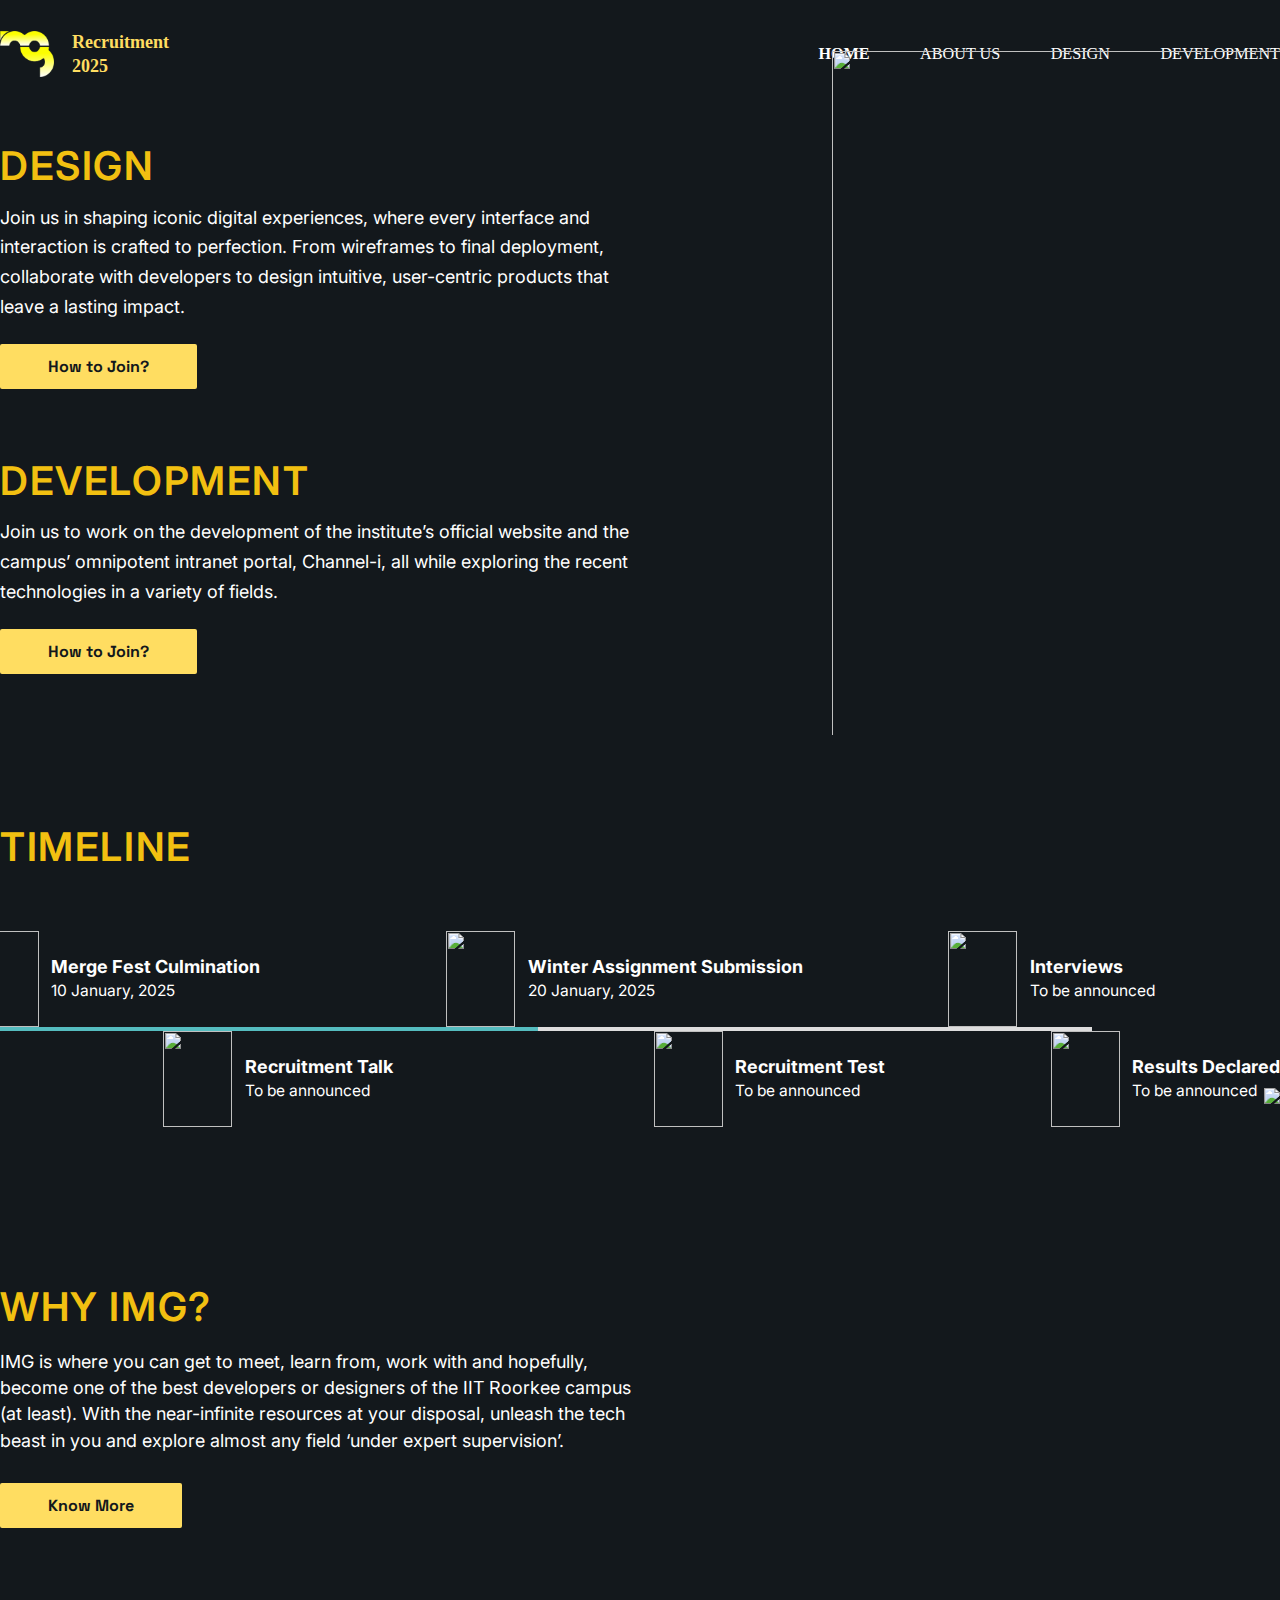
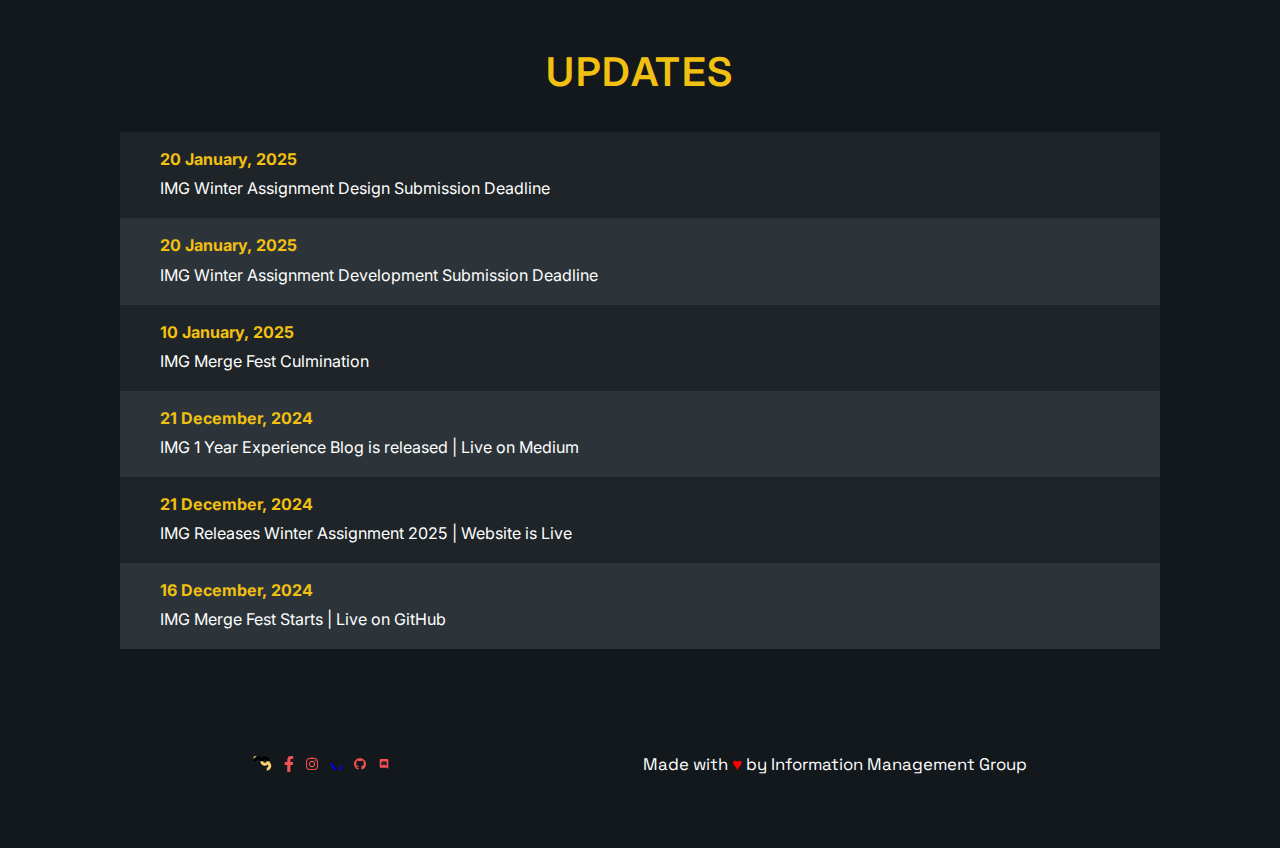
==== commit 148f9a08: "logo and footer fixed" ====
--- a/index.html
+++ b/index.html
@@ -57,7 +57,7 @@
     beloved culture on this website."
     />
     <title>IMG Recruitment 2025</title>
-    <link rel="icon" href="/assets/favicon.ico" type="image/ico" />
+    <link rel="icon" href="/assets/IMG.png" type="image/ico" />
     <meta name="viewport" content="width=device-width, initial-scale=1" />
 
     <!--Imports-->
--- a/css/base.css
+++ b/css/base.css
@@ -19,6 +19,7 @@
   background-color: #13181c;
   width: 100%;
   color:#ffffff;
+  overflow-x:scroll;
 
 }
 
@@ -177,7 +178,7 @@
   width:100%;
   display: flex;
   align-items: center;
-  justify-content: space-between;
+  justify-content: space-evenly;
   font-family : Inter;
   position:absolute;
   z-index:3;
--- a/css/index_mobile.css
+++ b/css/index_mobile.css
@@ -8,10 +8,15 @@
         justify-content: center;
         width: 80%;
         margin: 0 auto;
+        margin-bottom: 5em;
     }
     .design-information-container {
-        margin-bottom: 1em;
+        margin-bottom: 2em;
     }
+    .why-img-section {
+        margin-top: 5em;
+    }
+
     .why-img-wrapper {
         display: flex;
         flex-direction: column;
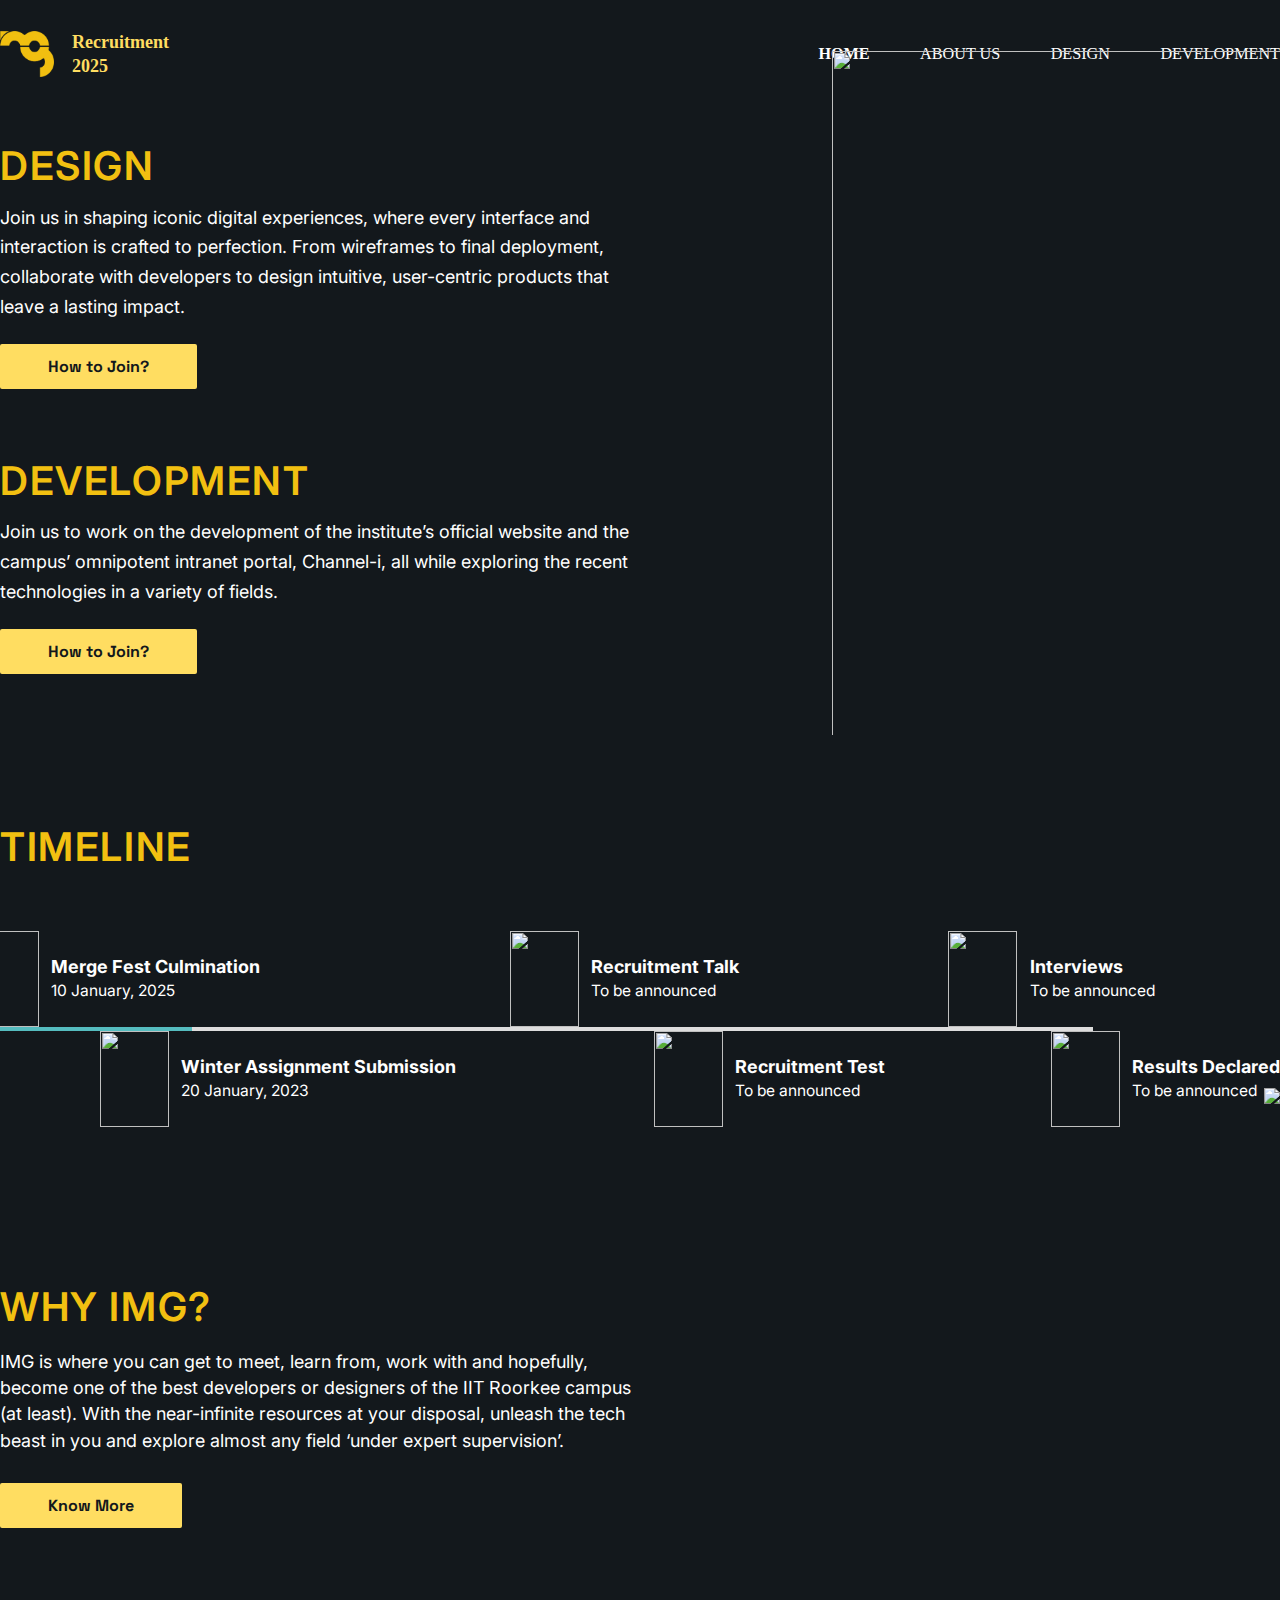
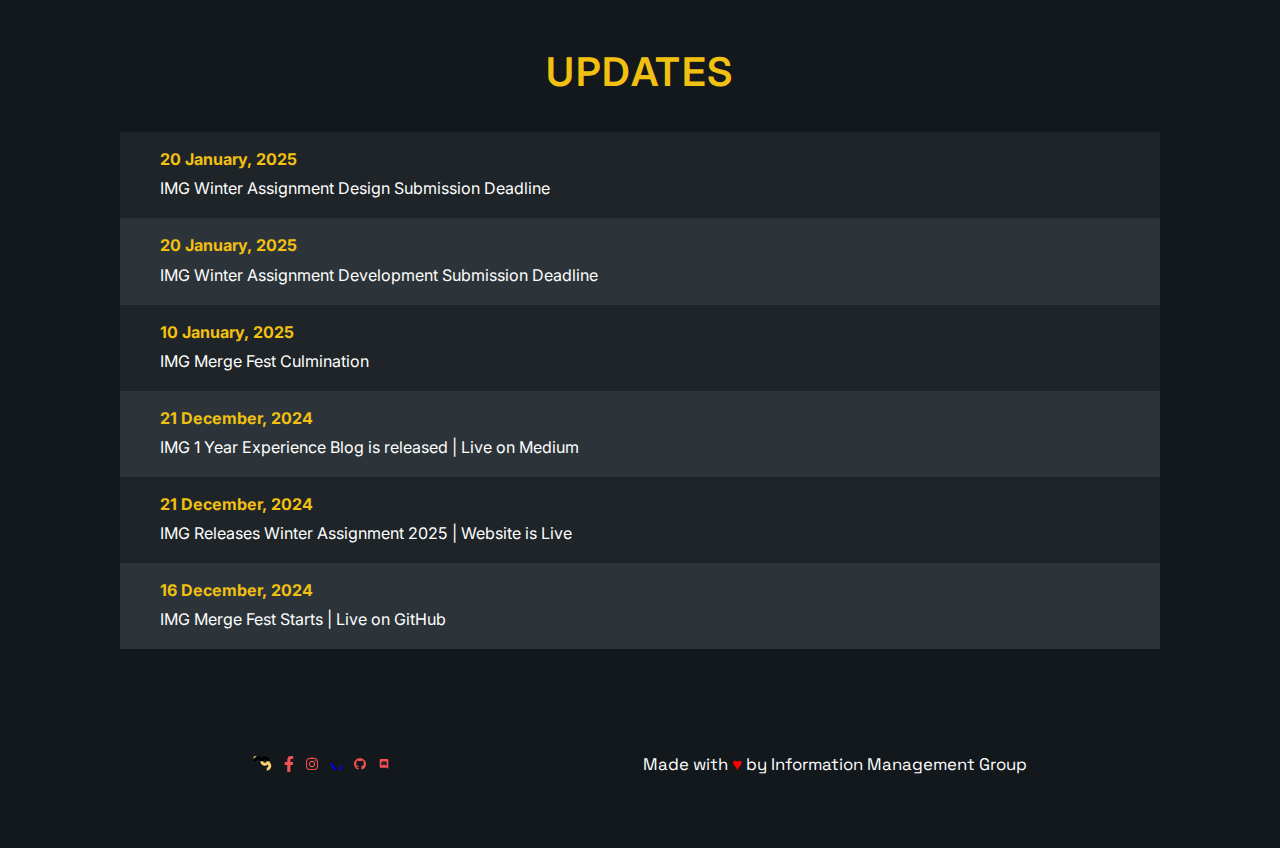
==== commit a1c07f8d: "fix logo and timeline status" ====
--- a/index.html
+++ b/index.html
@@ -57,7 +57,7 @@
     beloved culture on this website."
     />
     <title>IMG Recruitment 2025</title>
-    <link rel="icon" href="/assets/IMG.png" type="image/ico" />
+    <link rel="icon" href="/assets/favicon.ico" type="image/ico" />
     <meta name="viewport" content="width=device-width, initial-scale=1" />
 
     <!--Imports-->
@@ -271,8 +271,8 @@
                   <img src="/assets/batman/vector2.svg" />
                 </div>
                 <div class="event-description">
-                  <div class="event-heading">Winter Assignment Submission</div>
-                  <div class="event-date">20 January, 2025</div>
+                  <div class="event-heading">Recruitment Talk</div>
+                  <div class="event-date">To be announced</div>
                 </div>
               </div>
               <div class="upper-event" event="4">
@@ -295,8 +295,8 @@
                   <img src="/assets/batman/vector4.svg" />
                 </div>
                 <div class="event-description">
-                  <div class="event-heading">Recruitment Talk</div>
-                  <div class="event-date">To be announced</div>
+                  <div class="event-heading">Winter Assignment Submission</div>
+                  <div class="event-date">20 January, 2023</div>
                 </div>
               </div>
               <div class="lower-event" event="3">
@@ -335,7 +335,7 @@
               </div>
             </div>
             <!-- <div class="event-complete"></div> -->
-            <div class="event-complete"></div>
+            <div class="event-ongoing"></div>
             <div>
               <div class="event-description-mobile">
                 <div class="event-heading-mobile">
@@ -345,7 +345,7 @@
               </div>
             </div>
             <!-- <div class="event-ongoing"></div> -->
-            <div class="event-ongoing"></div>
+            <div class="event-connect"></div>
             <div>
               <div class="event-description-mobile">
                 <div class="event-heading-mobile">Recruitment Test</div>
--- a/css/timeline.css
+++ b/css/timeline.css
@@ -5,13 +5,13 @@
 }
 
 .middle-line .compeleted {
-  width: 42%;
+  width: 15%;
   background: #55BCBF;
 }
 
 .middle-line .left {
   background: #dddddd;
-  width:43.35%;
+  width:70.4%;
 }
 
 .upper-events {
--- a/css/timeline_mobile.css
+++ b/css/timeline_mobile.css
@@ -9,7 +9,7 @@
     font-weight: bold;
     font-size: 0.65rem;
     line-height: 1rem;
-    color: #000000;
+    color: #ffffff;
     text-align: center;
 }
 
@@ -18,7 +18,7 @@
     font-weight: normal;
     font-size: 0.65rem;
     line-height: 1rem;
-    color: #000000;
+    color: #ffffff;
     text-align: center;
 }
 
@@ -33,15 +33,16 @@
 .event-ongoing {
     height:80px;
     width:5px;
-    background: rgb(248,209,108);
-    background: linear-gradient(180deg, rgba(248,209,108,1) 0%, rgba(248,209,108,1) 60%, rgba(221,221,221,1) 60%, rgba(221,221,221,1) 100%);
+    background: #dddddd;
+    background: linear-gradient(180deg, #55BCBF 0%, #55BCBF 60%, rgba(221,221,221,1) 60%, rgba(221,221,221,1) 100%);
     display:block;
     margin: 0 auto;
 }
 .event-complete {
     height: 80px;
     width:5px;
-    background-color: #F8D16C;
+	/* border : 1px solid #; */
+    background-color: #55BCBF;
     display:block;
     margin: 0 auto;
 }
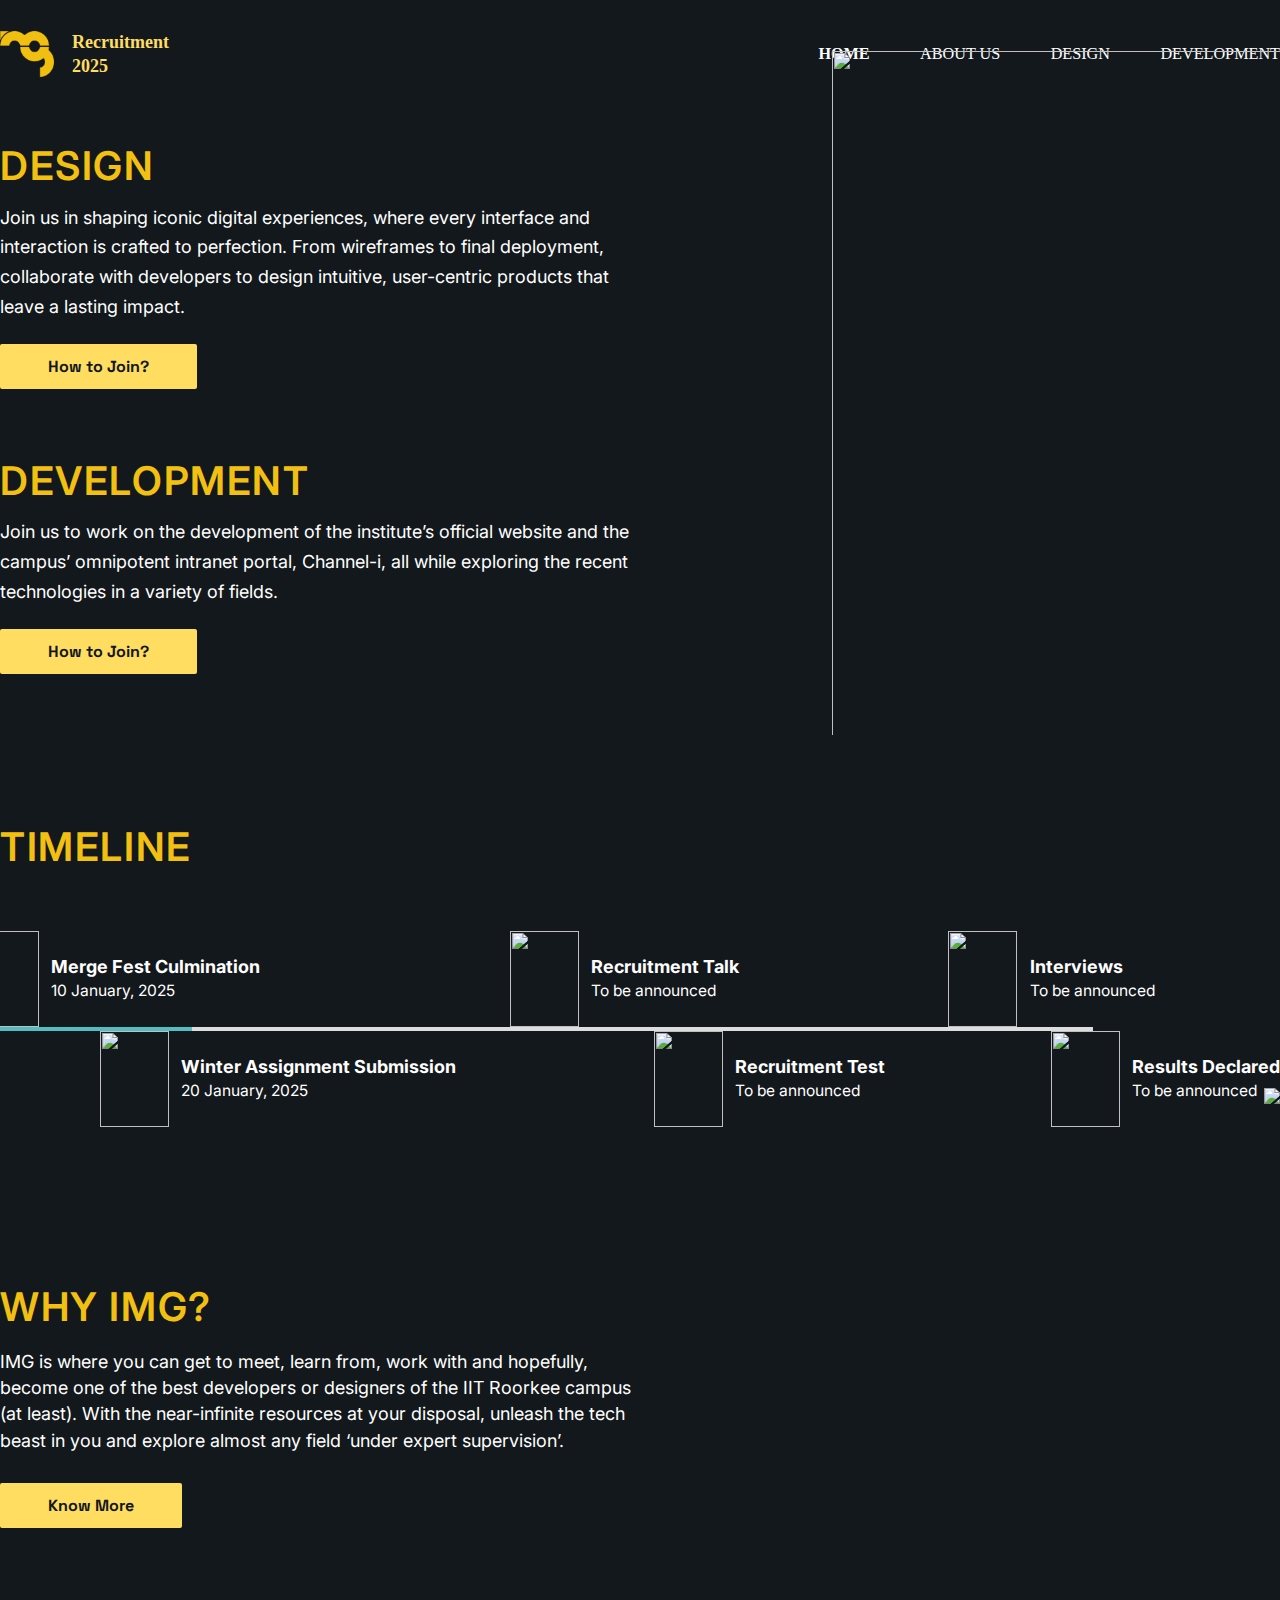
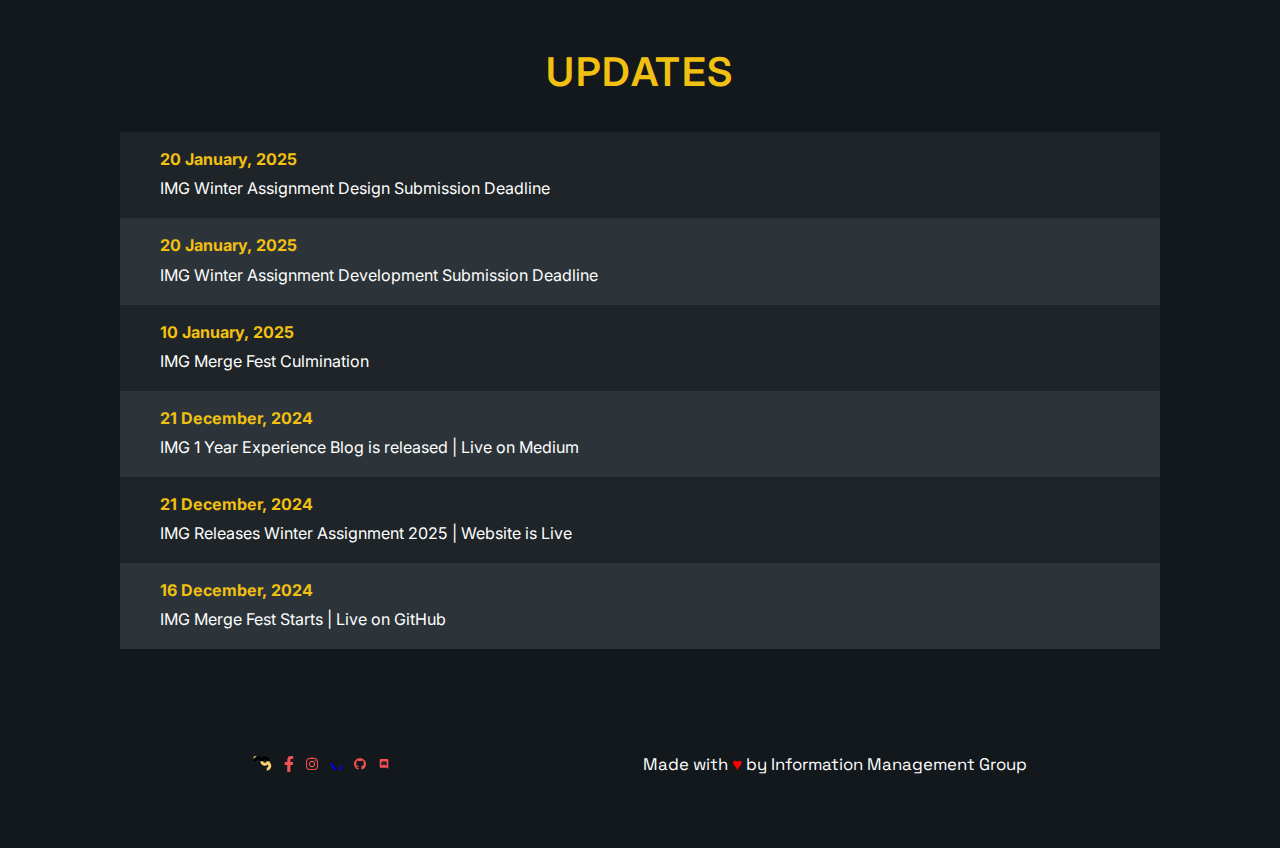
==== commit 7c714e81: "Merge pull request #24 from IMGIITRoorkee/recruitment2024" ====
--- a/index.html
+++ b/index.html
@@ -57,7 +57,7 @@
     beloved culture on this website."
     />
     <title>IMG Recruitment 2025</title>
-    <link rel="icon" href="/assets/favicon.ico" type="image/ico" />
+    <link rel="icon" href="/assets/IMG.png" type="image/ico" />
     <meta name="viewport" content="width=device-width, initial-scale=1" />
 
     <!--Imports-->
@@ -296,7 +296,7 @@
                 </div>
                 <div class="event-description">
                   <div class="event-heading">Winter Assignment Submission</div>
-                  <div class="event-date">20 January, 2023</div>
+                  <div class="event-date">20 January, 2025</div>
                 </div>
               </div>
               <div class="lower-event" event="3">
